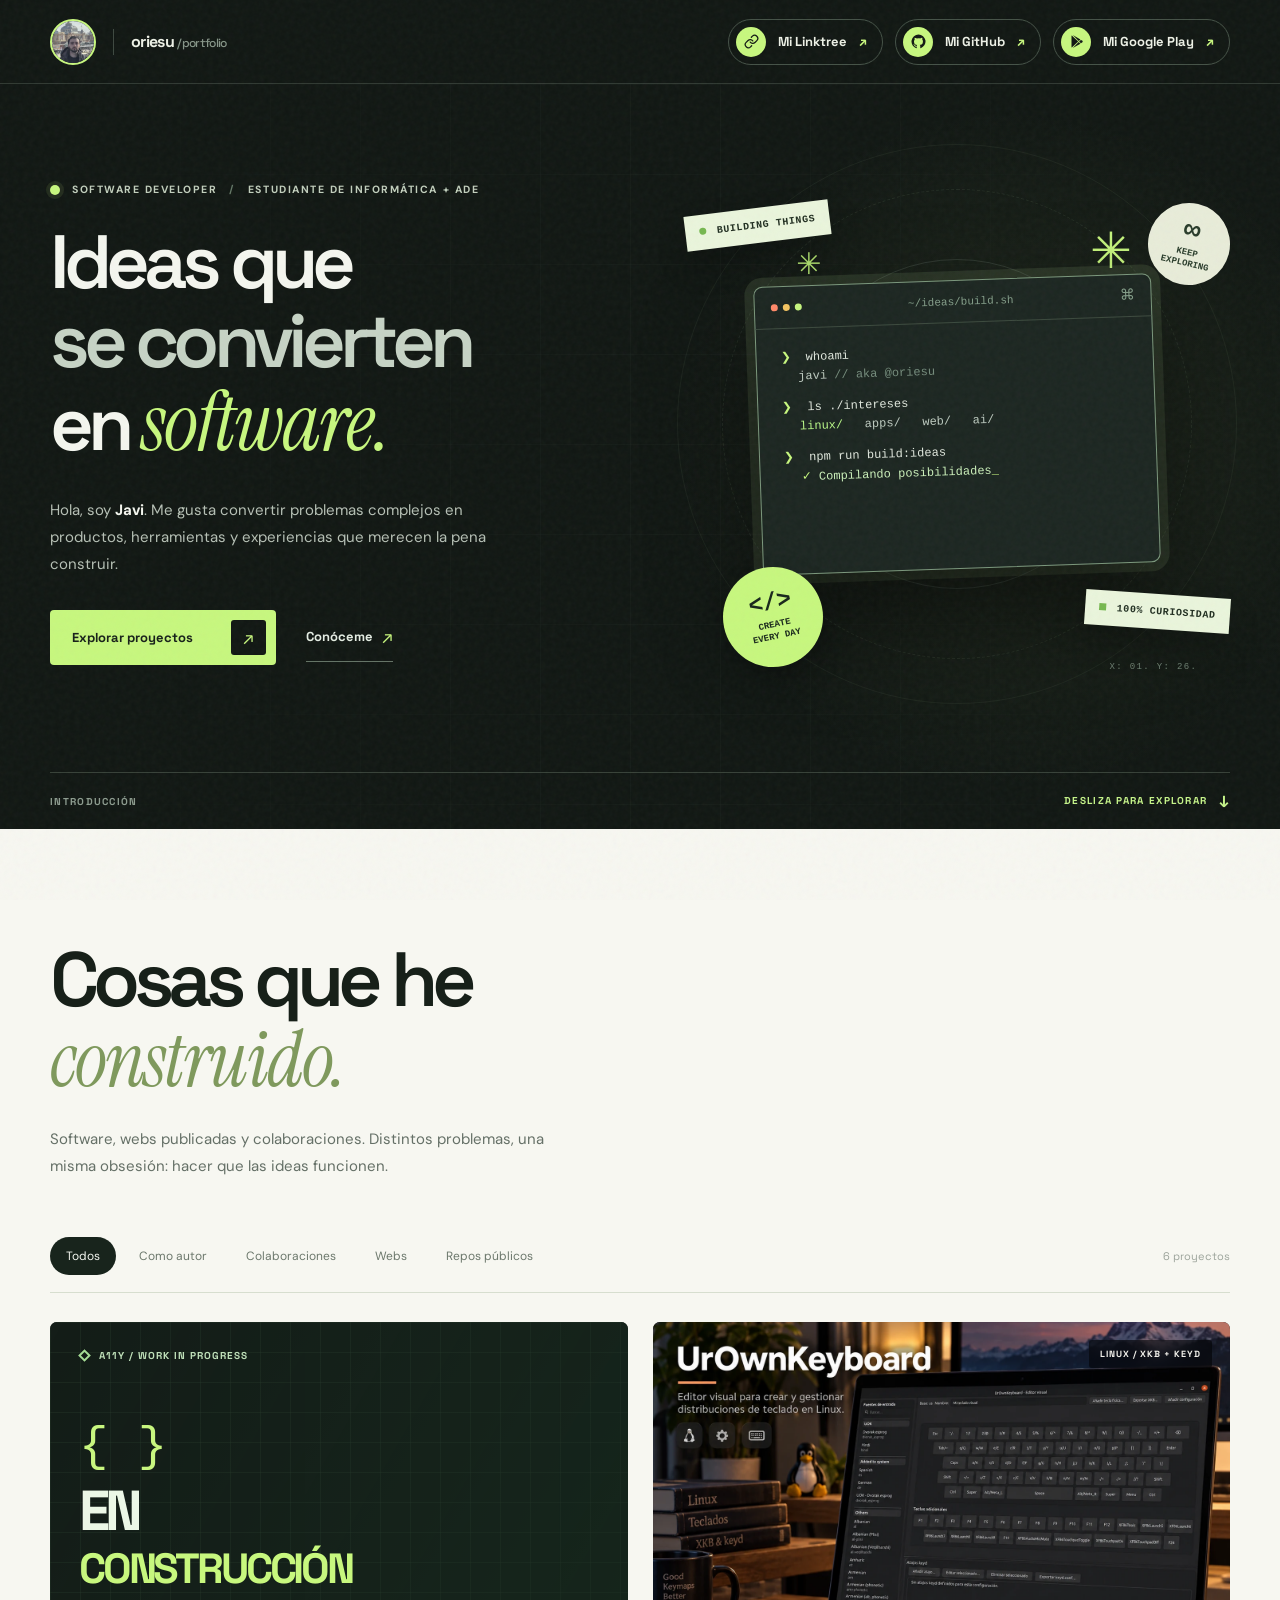
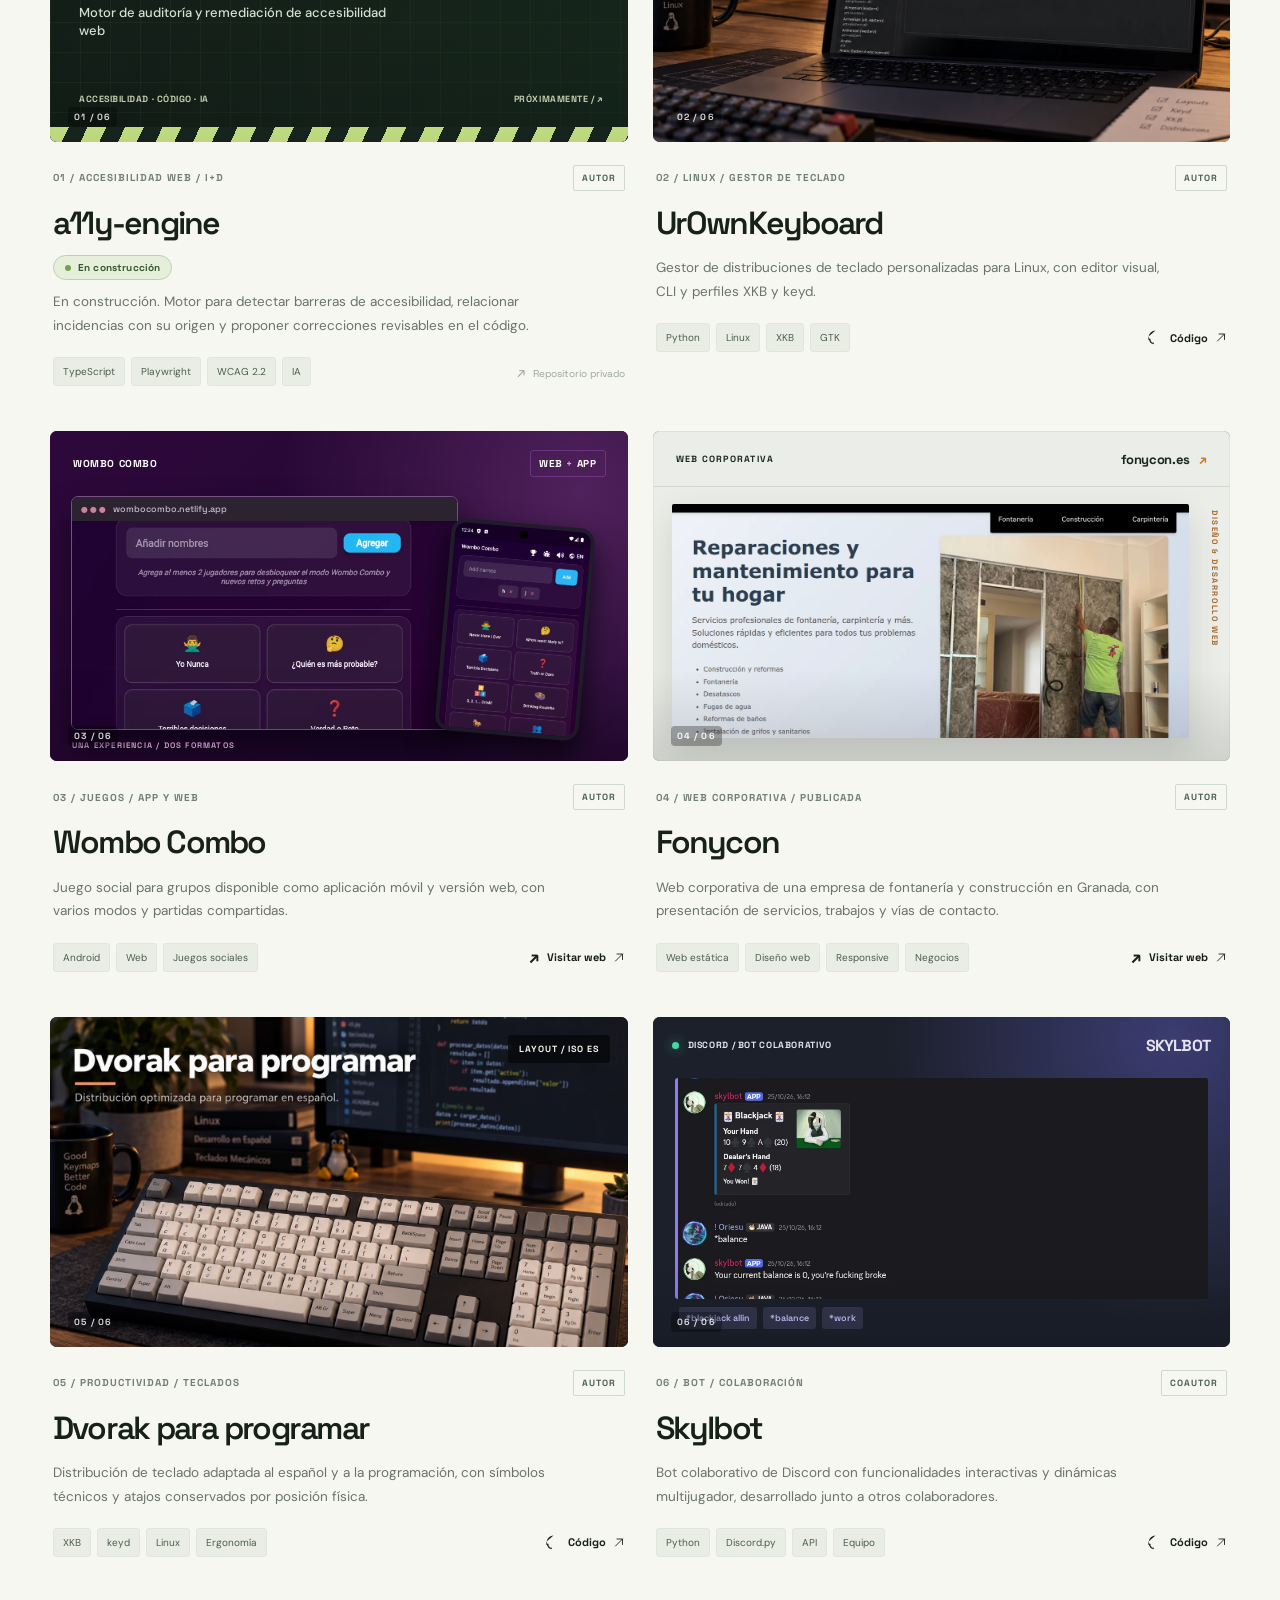
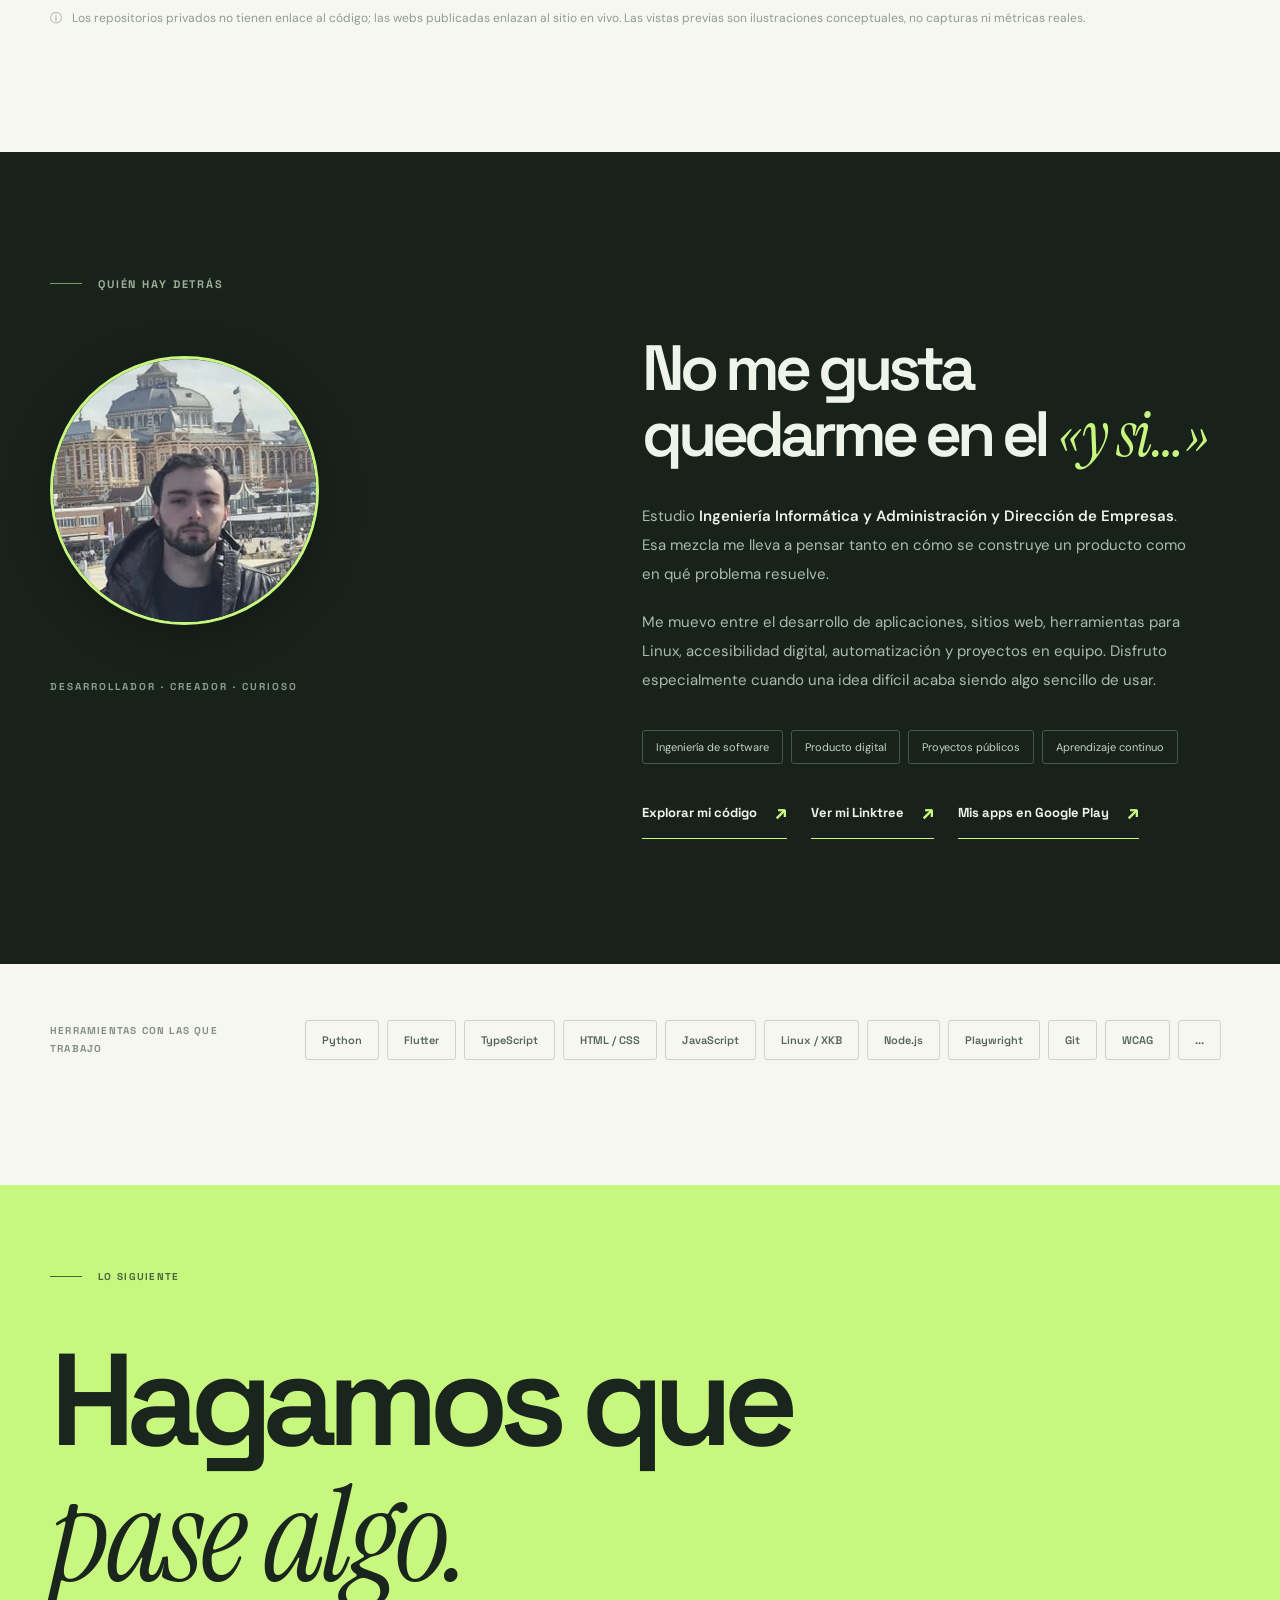
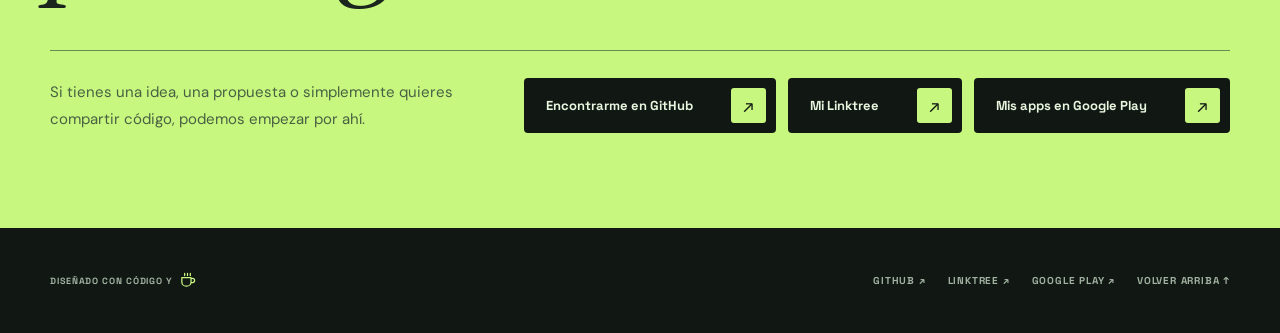
==== index.html @ 03be44c5 "initial push" ====
<!doctype html>
<html lang="es">
  <head>
    <meta charset="UTF-8" />
    <meta name="viewport" content="width=device-width, initial-scale=1.0" />
    <meta name="theme-color" content="#111713" />
    <meta name="description" content="Portfolio de Javi (@Oriesu). Desarrollo de software, herramientas para Linux, accesibilidad web, aplicaciones, webs corporativas y proyectos colaborativos." />
    <meta property="og:title" content="Javi — Software, ideas y proyectos" />
    <meta property="og:description" content="Proyectos de software, webs publicadas y colaboraciones de Javi / @Oriesu." />
    <meta property="og:type" content="website" />
    <link rel="icon" href="assets/avatar-oriesu-favicon.png" type="image/png" />
    <link rel="preconnect" href="https://fonts.googleapis.com" />
    <link rel="preconnect" href="https://fonts.gstatic.com" crossorigin />
    <link href="https://fonts.googleapis.com/css2?family=DM+Sans:wght@400;500;600;700&family=Instrument+Serif:ital@0;1&family=Space+Grotesk:wght@400;500;600;700&display=swap" rel="stylesheet" />
    <link rel="stylesheet" href="styles.css" />
    <script src="projects.js" defer></script>
    <script src="script.js" defer></script>
    <title>Javi / Oriesu — Portfolio</title>
  </head>
  <body>
    <a class="skip-link" href="#contenido">Saltar al contenido</a>
    <div class="noise" aria-hidden="true"></div>
    <header class="site-header" id="inicio">
      <div class="container nav-shell">
        <a class="brand" href="#inicio" aria-label="Javi, volver al inicio"><img class="brand-avatar" src="assets/avatar-oriesu.webp" alt="" width="46" height="46" decoding="async" /><span class="brand-divider"></span><span class="brand-text">oriesu<span class="brand-suffix">/portfolio</span></span></a>
        <div class="nav-social-links">
          <a class="nav-contact" href="https://linktr.ee/Oriesu" target="_blank" rel="noopener noreferrer" aria-label="Abrir Linktree de Oriesu">
            <span class="contact-bubble" aria-hidden="true"><svg viewBox="0 0 24 24" fill="none" stroke="currentColor" stroke-width="2" stroke-linecap="round" stroke-linejoin="round"><path d="M10 13a5 5 0 0 0 7.54.54l3-3a5 5 0 0 0-7.07-7.07l-1.72 1.71"/><path d="M14 11a5 5 0 0 0-7.54-.54l-3 3a5 5 0 0 0 7.07 7.07l1.71-1.71"/></svg></span>
            <span>Mi Linktree</span>
            <span aria-hidden="true">↗</span>
          </a>
          <a class="nav-contact" href="https://github.com/Oriesu" target="_blank" rel="noopener noreferrer" aria-label="Abrir perfil de GitHub de Oriesu">
            <span class="contact-bubble" aria-hidden="true"><svg viewBox="0 0 24 24" fill="currentColor"><path d="M12 .8a11.2 11.2 0 0 0-3.54 21.83c.56.1.76-.24.76-.54v-2.03c-3.1.68-3.75-1.32-3.75-1.32-.5-1.29-1.24-1.64-1.24-1.64-1.02-.7.08-.69.08-.69 1.13.08 1.72 1.15 1.72 1.15 1 .1.8 2.14 3.08 1.52.2-.73.39-1.23.71-1.52-2.47-.28-5.06-1.24-5.06-5.51 0-1.22.43-2.22 1.15-3-.12-.28-.5-1.42.11-2.96 0 0 .94-.3 3.08 1.15A10.8 10.8 0 0 1 12 6.7c.96 0 1.9.13 2.79.38 2.14-1.45 3.08-1.15 3.08-1.15.61 1.54.23 2.68.11 2.96.71.78 1.15 1.78 1.15 3 0 4.28-2.6 5.22-5.08 5.5.4.35.76 1.03.76 2.09v2.61c0 .3.2.64.77.53A11.2 11.2 0 0 0 12 .8Z"/></svg></span>
            <span>Mi GitHub</span>
            <span aria-hidden="true">↗</span>
          </a>
          <a class="nav-contact" href="https://play.google.com/store/apps/developer?id=Oriesu" target="_blank" rel="noopener noreferrer" aria-label="Abrir perfil de desarrollador de Oriesu en Google Play">
            <span class="contact-bubble" aria-hidden="true"><svg viewBox="0 0 24 24" fill="currentColor"><path d="M4.5 2.3c-.3.2-.5.7-.5 1.2v17c0 .5.2.9.5 1.2l10.2-9.7L4.5 2.3Zm11 8.9 2.8-2.6L6 1.7l9.5 9.5Zm0 1.6L6 22.3l12.3-6.9-2.8-2.6Zm3.5-3.4-2.8 2.6 2.8 2.6 2-1.1c1.3-.7 1.3-2.3 0-3l-2-1.1Z"/></svg></span>
            <span>Mi Google Play</span>
            <span aria-hidden="true">↗</span>
          </a>
        </div>
        <button class="menu-button" id="menu-button" type="button" aria-expanded="false" aria-controls="mobile-nav" aria-label="Abrir menú"><span></span><span></span></button>
      </div>
      <nav class="mobile-nav" id="mobile-nav" aria-label="Navegación móvil" hidden>
        <a href="#proyectos">Proyectos</a>
        <a href="#sobre-mi">Sobre mí</a>
        <a href="#enfoque">Mi enfoque</a>
        <a href="https://github.com/Oriesu" target="_blank" rel="noopener noreferrer">GitHub ↗</a>
        <a href="https://linktr.ee/Oriesu" target="_blank" rel="noopener noreferrer">Linktree ↗</a>
        <a href="https://play.google.com/store/apps/developer?id=Oriesu" target="_blank" rel="noopener noreferrer">Google Play ↗</a>
      </nav>
    </header>
    <main id="contenido">
      <section class="hero" aria-labelledby="hero-title">
        <div class="hero-grid" aria-hidden="true"></div>
        <div class="container hero-inner">
          <div class="hero-copy">
            <div class="eyebrow hero-eyebrow"><span class="eyebrow-mark"></span>
               SOFTWARE DEVELOPER <span class="eyebrow-sep">/</span> ESTUDIANTE DE INFORMÁTICA + ADE
            </div>
            <h1 id="hero-title">
              Ideas que<br /><span>se convierten</span><br />en <em>software.</em>
            </h1>
            <p class="hero-description">
              Hola, soy <strong>Javi</strong>. Me gusta convertir problemas complejos en productos, herramientas y experiencias que merecen la pena construir.
            </p>
            <div class="hero-actions">
              <a class="button button-lime" href="#proyectos">Explorar proyectos <span class="button-arrow" aria-hidden="true">↗</span></a>
              <a class="button button-text" href="#sobre-mi">Conóceme <span aria-hidden="true">↗</span></a>
            </div>
          </div>
          <div class="hero-visual" aria-label="Ilustración abstracta de proyectos de desarrollo de software">
            <div class="orbit orbit-one"></div>
            <div class="orbit orbit-two"></div>
            <div class="orbit orbit-three"></div>
            <div class="visual-star star-one">✳</div>
            <div class="visual-star star-two">✦</div>
            <div class="float-label float-label-one"><span class="mini-dot"></span> BUILDING THINGS</div>
            <div class="terminal-card" aria-hidden="true">
              <div class="terminal-header">
                <span class="traffic-lights"><i></i><i></i><i></i></span>
                <span>~/ideas/build.sh</span>
                <span class="terminal-glyph">⌘</span>
              </div>
              <div class="terminal-body">
                <div><span class="terminal-prompt">❯</span> whoami</div>
                <p>javi <span class="terminal-comment">// aka @oriesu</span></p>
                <div><span class="terminal-prompt">❯</span> ls ./intereses</div>
                <p><span class="terminal-highlight">linux/</span> &nbsp; apps/ &nbsp; web/ &nbsp; ai/</p>
                <div><span class="terminal-prompt">❯</span> npm run build:ideas</div>
                <p class="terminal-success"><span>✓</span> Compilando posibilidades<span class="terminal-blink">_</span></p>
              </div>
            </div>
            <div class="hero-sticker sticker-a">
              <span class="sticker-main">&lt;/&gt;</span>
              <span>CREATE<br />EVERY DAY</span>
            </div>
            <div class="hero-sticker sticker-b">
              <span class="sticker-infinity">∞</span>
              <span>KEEP<br />EXPLORING</span>
            </div>
            <div class="float-label float-label-two"><span class="mini-square"></span> 100% CURIOSIDAD</div>
            <span class="visual-coordinate">X: 01. Y: 26.</span>
          </div>
        </div>
        <div class="container hero-foot">
          <span>INTRODUCCIÓN</span>
          <a href="#proyectos">DESLIZA PARA EXPLORAR <span aria-hidden="true">↓</span></a>
        </div>
      </section>
      <section class="work-section section-pad" id="proyectos" aria-labelledby="projects-title">
        <div class="container">
          <div class="section-head">
            <div>
              <h2 id="projects-title">Cosas que he<br /><em>construido.</em></h2>
              <p>Software, webs publicadas y colaboraciones. Distintos problemas, una misma obsesión: hacer que las ideas funcionen.</p>
            </div>
          </div>
          <div class="filter-bar">
            <div class="filter-list" role="group" aria-label="Filtrar proyectos">
              <button class="filter is-active" type="button" data-filter="todos" aria-pressed="true">Todos</button>
              <button class="filter" type="button" data-filter="autor" aria-pressed="false">Como autor</button>
              <button class="filter" type="button" data-filter="coautor" aria-pressed="false">Colaboraciones</button>
              <button class="filter" type="button" data-filter="webs" aria-pressed="false">Webs</button>
              <button class="filter" type="button" data-filter="publico" aria-pressed="false">Repos públicos</button>
            </div>
            <span class="results-count" id="results-count" aria-live="polite">6 proyectos</span>
          </div>
          <div class="projects-grid" id="projects-grid" aria-live="off"></div>
          <p class="privacy-note"><span aria-hidden="true">ⓘ</span> 
            Los repositorios privados no tienen enlace al código; las webs publicadas enlazan al sitio en vivo. Las vistas previas son ilustraciones 
            conceptuales, no capturas ni métricas reales.
          </p>
        </div>
      </section>
      <section class="about-section section-pad" id="sobre-mi" aria-labelledby="about-title">
        <div class="container about-layout">
          <div class="about-left">
            <div class="section-label light"><span class="section-line"></span> QUIÉN HAY DETRÁS</div>
            <div class="about-symbol" aria-hidden="true"><img src="assets/avatar-oriesu.webp" alt="" width="280" height="280" decoding="async" /><span></span></div>
            <div class="about-caption">DESARROLLADOR · CREADOR · CURIOSO</div>
          </div>
          <div class="about-right">
            <h2 id="about-title">No me gusta<br />quedarme en el <em>«y si…»</em></h2>
            <p>Estudio <strong>Ingeniería Informática y Administración y Dirección de Empresas</strong>. Esa mezcla me lleva a pensar tanto en cómo se construye un producto como en qué problema resuelve.</p>
            <p>Me muevo entre el desarrollo de aplicaciones, sitios web, herramientas para Linux, accesibilidad digital, automatización y proyectos en equipo. Disfruto especialmente cuando una idea difícil acaba siendo algo sencillo de usar.</p>
            <div class="about-pills">
              <span>Ingeniería de software</span>
              <span>Producto digital</span>
              <span>Proyectos públicos</span>
              <span>Aprendizaje continuo</span>
            </div>
            <div class="about-links">
              <a class="about-link" href="https://github.com/Oriesu" target="_blank" rel="noopener noreferrer">
                Explorar mi código <span aria-hidden="true">↗</span>
              </a>
              <a class="about-link" href="https://linktr.ee/Oriesu" target="_blank" rel="noopener noreferrer">
                Ver mi Linktree <span aria-hidden="true">↗</span>
              </a>
              <a class="about-link" href="https://play.google.com/store/apps/developer?id=Oriesu" target="_blank" rel="noopener noreferrer">
                Mis apps en Google Play <span aria-hidden="true">↗</span>
              </a>
            </div>
          </div>
        </div>
      </section>
      <section class="approach-section section-pad" id="enfoque" aria-labelledby="approach-title">
        <div class="container">
          <div class="stack-band">
            <span>HERRAMIENTAS CON LAS QUE TRABAJO</span>
            <div class="stack-items">
              <span>Python</span>
              <span>Flutter</span>
              <span>TypeScript</span>
              <span>HTML / CSS</span>
              <span>JavaScript</span>
              <span>Linux / XKB</span>
              <span>Node.js</span>
              <span>Playwright</span>
              <span>Git</span>
              <span>WCAG</span>
              <span>...</span>
            </div>
          </div>
        </div>
      </section>
      <section class="contact-section" id="contacto" aria-labelledby="contact-title">
        <div class="container contact-inner">
          <div class="contact-top">
            <span class="section-label"><span class="section-line"></span> LO SIGUIENTE</span>
          </div>
          <h2 id="contact-title">Hagamos que<br /><em>pase algo.</em><span class="contact-asterisk"></span></h2>
          <div class="contact-bottom">
            <p>Si tienes una idea, una propuesta o simplemente quieres compartir código, podemos empezar por ahí.</p>
            <div class="contact-actions">
              <a class="button button-dark" href="https://github.com/Oriesu" target="_blank" rel="noopener noreferrer">Encontrarme en GitHub <span class="button-arrow" aria-hidden="true">↗</span></a>
              <a class="button button-dark" href="https://linktr.ee/Oriesu" target="_blank" rel="noopener noreferrer">Mi Linktree <span class="button-arrow" aria-hidden="true">↗</span></a>
              <a class="button button-dark" href="https://play.google.com/store/apps/developer?id=Oriesu" target="_blank" rel="noopener noreferrer">Mis apps en Google Play <span class="button-arrow" aria-hidden="true">↗</span></a>
            </div>
          </div>
        </div>
      </section>
    </main>
    <footer class="footer">
      <div class="container footer-inner">
        <span>DISEÑADO CON CÓDIGO Y <svg class="coffee-icon" xmlns="http://www.w3.org/2000/svg" viewBox="0 0 24 24" fill="none" stroke="currentColor" stroke-width="1.8" stroke-linecap="round" stroke-linejoin="round" aria-label="café" role="img"><path d="M4 8h13v6a6 6 0 0 1-6 6h-1a6 6 0 0 1-6-6V8ZM17 9h2a3 3 0 0 1 0 6h-2M8 2v3M12 2v3M16 2v3"/></svg></span>
        <div class="footer-links">
          <a href="https://github.com/Oriesu" target="_blank" rel="noopener noreferrer">GITHUB ↗</a>
          <a href="https://linktr.ee/Oriesu" target="_blank" rel="noopener noreferrer">LINKTREE ↗</a>
          <a href="https://play.google.com/store/apps/developer?id=Oriesu" target="_blank" rel="noopener noreferrer">GOOGLE PLAY ↗</a>
          <a href="#inicio">VOLVER ARRIBA ↑</a>
        </div>
      </div>
    </footer>
  </body>
</html>
---- styles.css ----
/* Portfolio de Javi / Oriesu — estilos en uso.
* Eliminados los componentes antiguos que ya no aparecen en el HTML ni en las tarjetas generadas por JavaScript.
* Mantener las reglas responsivas y las interacciones del menú y los filtros.
*/

:root {
  --ink: #172019;
  --dark: #111713;
  --paper: #f7f7f1;
  --lime: #c7f77e;
  --headline: "Space Grotesk",system-ui,sans-serif;
  --body: "DM Sans",system-ui,sans-serif;
  --serif: "Instrument Serif",Georgia,serif;
}

* {
  box-sizing: border-box;
}

html {
  scroll-behavior: smooth;
  scroll-padding-top: 90px;
}

body {
  margin: 0;
  background: var(--paper);
  font-family: var(--body);
  color: var(--ink);
  -webkit-font-smoothing: antialiased;
}

button,
a {
  -webkit-tap-highlight-color: transparent;
}

a {
  color: inherit;
  text-decoration: none;
}

button {
  font: inherit;
  cursor: pointer;
}

::selection {
  background: var(--lime);
  color: #172019;
}

.container {
  width: min(1240px,calc(100% - 100px));
  margin-inline: auto;
}

.skip-link {
  position: absolute;
  top: -100px;
  left: 12px;
  z-index: 100;
  background: var(--lime);
  color: var(--ink);
  padding: 12px 18px;
}

.skip-link:focus {
  top: 10px;
}

.noise {
  position: fixed;
  inset: 0;
  pointer-events: none;
  z-index: 30;
  opacity: .04;
  background-image: url("data:image/svg+xml,%3Csvg viewBox='0 0 220 220' xmlns='http://www.w3.org/2000/svg'%3E%3Cfilter id='n'%3E%3CfeTurbulence type='fractalNoise' baseFrequency='.8' numOctaves='3' stitchTiles='stitch'/%3E%3C/filter%3E%3Crect width='100%25' height='100%25' filter='url(%23n)'/%3E%3C/svg%3E");
}

.site-header {
  background: var(--dark);
  color: #eef2e7;
  border-bottom: 1px solid #303932;
  position: relative;
  z-index: 20;
}

.nav-shell {
  min-height: 83px;
  display: flex;
  align-items: center;
  gap: 32px;
}

.brand {
  display: flex;
  align-items: center;
  gap: 17px;
  font-family: var(--headline);
  font-weight: 700;
  white-space: nowrap;
}

.brand-avatar {
  width: 46px;
  height: 46px;
  display: block;
  flex: 0 0 46px;
  object-fit: cover;
  border-radius: 50%;
  border: 2px solid var(--lime);
  background: #28352c;
}

.brand-divider {
  width: 1px;
  height: 26px;
  background: #3e4940;
}

.brand-text {
  font-size: 16px;
  letter-spacing: -.04em;
}

.brand-suffix {
  font-size: 12px;
  color: #869588;
  font-weight: 500;
  margin-left: 3px;
}

.nav-social-links {
  display: flex;
  align-items: center;
  gap: 12px;
  margin-left: auto;
}

.nav-contact {
  display: flex;
  align-items: center;
  gap: 12px;
  font-family: var(--headline);
  font-size: 13px;
  font-weight: 700;
  border: 1px solid #455247;
  padding: 7px 15px 7px 7px;
  border-radius: 40px;
  white-space: nowrap;
  transition: border-color .2s,background .2s;
}

.nav-contact:hover {
  border-color: var(--lime);
  background: #232b24;
}

.nav-contact>span:last-child {
  color: var(--lime);
}

.contact-bubble {
  width: 30px;
  height: 30px;
  display: grid;
  place-items: center;
  border-radius: 50%;
  background: var(--lime);
  color: var(--dark);
}

.contact-bubble svg {
  width: 15px;
  height: 15px;
}

.menu-button,
.mobile-nav {
  display: none;
}

.hero {
  background: var(--dark);
  color: #f4f6ef;
  position: relative;
  overflow: hidden;
}

.hero-grid {
  position: absolute;
  inset: 0;
  opacity: .43;
  pointer-events: none;
  background-image: linear-gradient(to right,#3540384e 1px,transparent 1px),linear-gradient(to bottom,#3540384e 1px,transparent 1px);
  background-size: 90px 90px;
  mask-image: linear-gradient(90deg,transparent,black 52%,transparent);
}

.hero:before {
  content: "";
  position: absolute;
  right: -100px;
  top: 0;
  width: 730px;
  height: 730px;
  background: radial-gradient(circle,#9fbd6c1a,transparent 66%);
  pointer-events: none;
}

.hero-inner {
  min-height: 678px;
  display: grid;
  grid-template-columns: 1.05fr .95fr;
  align-items: center;
  position: relative;
  padding-block: 70px 78px;
  gap: 32px;
}

.hero-copy {
  z-index: 2;
}

.eyebrow {
  font-size: 10.5px;
  font-weight: 700;
  letter-spacing: .145em;
}

.hero-eyebrow {
  display: flex;
  gap: 12px;
  align-items: center;
  color: #c2cfbd;
  margin-bottom: 27px;
  white-space: nowrap;
}

.eyebrow-mark {
  width: 10px;
  height: 10px;
  background: var(--lime);
  border-radius: 50%;
  box-shadow: 0 0 0 4px #c7f77e18;
}

.eyebrow-sep {
  color: #657868;
}

.hero h1,
.section-head h2,
.about-right h2,
.contact-inner h2 {
  font-family: var(--headline);
  font-weight: 600;
  letter-spacing: -.078em;
  line-height: 1.04;
  margin: 0;
}

.hero h1 {
  font-size: clamp(58px,5.9vw,91px);
  white-space: nowrap;
}

.hero h1>span {
  color: #c6d3c5;
}

.hero h1 em,
.section-head h2 em,
.about-right h2 em,
.contact-inner h2 em {
  font-family: var(--serif);
  letter-spacing: -.025em;
  font-weight: 400;
}

.hero h1 em {
  color: var(--lime);
  font-size: 1.09em;
}

.hero-description {
  font-size: 15px;
  line-height: 1.8;
  color: #b7c1b6;
  max-width: 480px;
  margin: 31px 0 32px;
}

.hero-description strong {
  font-weight: 700;
  color: #f4f6ef;
}

.hero-actions {
  display: flex;
  align-items: center;
  gap: 30px;
}

.button {
  display: inline-flex;
  align-items: center;
  justify-content: space-between;
  gap: 38px;
  border-radius: 4px;
  font-family: var(--headline);
  font-size: 13px;
  font-weight: 700;
  transition: transform .2s,background .2s;
}

.button:hover {
  transform: translateY(-3px);
}

.button:focus-visible,
.filter:focus-visible,
a:focus-visible,
button:focus-visible {
  outline: 3px solid #80b836;
  outline-offset: 3px;
}

.button-lime {
  background: var(--lime);
  color: #172019;
  padding: 10px 10px 10px 22px;
}

.button-lime:hover {
  background: #dcffa7;
}

.button-arrow {
  width: 35px;
  height: 35px;
  display: grid;
  place-items: center;
  border-radius: 3px;
  background: var(--dark);
  color: var(--lime);
  font-size: 18px;
  font-weight: 400;
}

.button-text {
  color: #e5ede3;
  gap: 9px;
  border-bottom: 1px solid #637365;
  padding: 13px 0;
  border-radius: 0;
}

.button-text span {
  color: var(--lime);
  font-size: 18px;
  font-weight: 400;
}

.hero-visual {
  height: 540px;
  position: relative;
  display: flex;
  align-items: center;
  justify-content: center;
  isolation: isolate;
}

.orbit {
  position: absolute;
  inset: 50%;
  border: 1px solid #82948638;
  border-radius: 50%;
  transform: translate(-50%,-50%);
}

.orbit-one {
  width: 330px;
  height: 330px;
}

.orbit-two {
  width: 470px;
  height: 470px;
  border-style: dashed;
  border-color: #839b7a23;
  animation: orbit-spin 45s linear infinite;
}

.orbit-three {
  width: 560px;
  height: 560px;
  border-color: #839b7a17;
}

.orbit-two:after {
  content: "✳";
  position: absolute;
  top: 54px;
  left: 73px;
  font-size: 30px;
  color: #b9ec75;
  transform: rotate(45deg);
}

.visual-star {
  position: absolute;
  font-family: var(--headline);
  color: var(--lime);
  z-index: 2;
}

.star-one {
  top: 12%;
  right: 18%;
  font-size: 50px;
}

.star-two {
  bottom: 16%;
  left: 13%;
  font-size: 23px;
}

.terminal-card {
  width: min(398px,86%);
  height: 289px;
  border: 1px solid #7b977c;
  box-shadow: 0 45px 100px #0008,0 0 0 9px #b9de9420;
  background: #1c2621;
  border-radius: 9px;
  position: relative;
  z-index: 3;
  transform: rotate(-2deg);
  transition: transform .2s ease-out;
}

.terminal-header {
  height: 42px;
  border-bottom: 1px solid #3c4a3e;
  display: flex;
  align-items: center;
  justify-content: space-between;
  padding: 0 16px;
  color: #859f8a;
  font-size: 11px;
  font-family: monospace;
}

.traffic-lights {
  display: flex;
  gap: 5px;
}

.traffic-lights i {
  display: block;
  width: 7px;
  height: 7px;
  border-radius: 50%;
  background: #718875;
}

.traffic-lights i:first-child {
  background: #ff8969;
}

.traffic-lights i:nth-child(2) {
  background: #f4c461;
}

.traffic-lights i:last-child {
  background: var(--lime);
}

.terminal-glyph {
  font-size: 15px;
}

.terminal-body {
  padding: 21px 24px;
  font-family: "SFMono-Regular",Consolas,monospace;
  font-size: 12px;
  color: #e1e8de;
}

.terminal-body>div {
  margin-bottom: 5px;
}

.terminal-body p {
  margin: 0 0 16px 17px;
  color: #becbc0;
}

.terminal-prompt {
  color: var(--lime);
  margin-right: 8px;
}

.terminal-comment {
  color: #758c7c;
}

.terminal-highlight {
  color: #bafa89;
}

.terminal-body .terminal-success {
  color: #ccf1bb;
}

.terminal-success span:first-child {
  color: var(--lime);
}

.terminal-blink {
  animation: blink 1.25s step-end infinite;
  color: var(--lime);
}

.float-label {
  position: absolute;
  font-family: monospace;
  background: #eaf5dc;
  color: #202e20;
  padding: 12px 14px;
  font-weight: 700;
  font-size: 10px;
  letter-spacing: .06em;
  z-index: 4;
  box-shadow: 0 16px 32px #0003;
}

.float-label-one {
  top: 10%;
  left: 0;
  transform: rotate(-7deg);
}

.float-label-two {
  bottom: 12%;
  right: 0;
  transform: rotate(4deg);
}

.mini-dot,
.mini-square {
  display: inline-block;
  width: 7px;
  height: 7px;
  border-radius: 50%;
  background: #76b84f;
  margin-right: 4px;
}

.mini-square {
  border-radius: 0;
}

.hero-sticker {
  width: 100px;
  height: 100px;
  border-radius: 50%;
  display: flex;
  flex-direction: column;
  align-items: center;
  justify-content: center;
  gap: 5px;
  position: absolute;
  z-index: 5;
  font-family: monospace;
  font-size: 9px;
  text-align: center;
  line-height: 1.25;
  font-weight: bold;
}

.sticker-a {
  bottom: 5%;
  left: 7%;
  background: var(--lime);
  color: #18271b;
  transform: rotate(-12deg);
  box-shadow: 0 12px 24px #0004;
}

.sticker-main {
  font-size: 24px;
  line-height: 1;
}

.sticker-b {
  top: 9%;
  right: 0;
  background: #e8ecd9;
  color: #293c2b;
  transform: rotate(13deg);
  width: 82px;
  height: 82px;
}

.sticker-infinity {
  font-size: 28px;
  line-height: .9;
}

.visual-coordinate {
  position: absolute;
  right: 6%;
  bottom: 4%;
  color: #718475;
  font: 9px monospace;
  letter-spacing: .15em;
}

.hero-foot {
  height: 57px;
  border-top: 1px solid #374138;
  display: flex;
  align-items: center;
  justify-content: space-between;
  font: 10px var(--headline);
  font-weight: 700;
  letter-spacing: .13em;
  color: #8d9c8f;
  position: relative;
}

.hero-foot a {
  color: #c6f58a;
  transition: color .2s;
}

.hero-foot a:hover {
  color: #fff;
}

.hero-foot a span {
  font-size: 16px;
  vertical-align: middle;
  margin-left: 7px;
}

.section-pad {
  padding-block: 125px;
}

/* Menos espacio superior en las secciones de proyectos y herramientas. */
.work-section {
  padding-top: 76px;
}

.approach-section {
  padding-top: 56px;
}

.section-label {
  font-family: var(--headline);
  font-weight: 700;
  font-size: 11px;
  letter-spacing: .17em;
  display: flex;
  align-items: center;
  gap: 16px;
  color: #536454;
}

.section-line {
  width: 32px;
  height: 1px;
  background: #779e60;
}

.section-head {
  display: flex;
  align-items: flex-end;
  justify-content: space-between;
  margin: 35px 0 57px;
  gap: 40px;
}

.section-head h2 {
  font-size: clamp(56px,6vw,83px);
}

.section-head h2 em {
  color: #7f995d;
}

.section-head p {
  max-width: 510px;
  color: #657067;
  font-size: 15px;
  line-height: 1.8;
  margin: 25px 0 0;
}

.filter-bar {
  display: flex;
  justify-content: space-between;
  align-items: center;
  border-bottom: 1px solid #d7decf;
  padding-bottom: 17px;
  gap: 16px;
  margin-bottom: 29px;
}

.filter-list {
  display: flex;
  gap: 7px;
  flex-wrap: wrap;
}

.filter {
  border: 1px solid transparent;
  border-radius: 50px;
  background: transparent;
  color: #6c786c;
  font-size: 12px;
  padding: 10px 15px;
  transition: background .2s,color .2s;
}

.filter:hover {
  background: #e6eadd;
  color: #1d281d;
}

.filter.is-active {
  background: #18241c;
  color: #f4f7f0;
}

.results-count {
  font: 11px var(--headline);
  color: #9ba39a;
  white-space: nowrap;
}

.projects-grid {
  display: grid;
  grid-template-columns: repeat(2,minmax(0,1fr));
  gap: 45px 25px;
}

.project-card {
  min-width: 0;
  animation: fadeIn .35s ease both;
}

.project-art {
  position: relative;
  height: 330px;
  overflow: hidden;
  border-radius: 7px;
  isolation: isolate;
  transition: transform .3s ease;
}

.project-card.featured .project-art {
  height: 420px;
}

.project-card:hover .project-art {
  transform: translateY(-4px);
}

.project-art:after {
  content: "";
  position: absolute;
  inset: 0;
  background: radial-gradient(260px circle at var(--mouse-x,-500px) var(--mouse-y,-500px),#ffffff42,transparent 90%);
  z-index: 10;
  pointer-events: none;
}

.art-watermark {
  position: absolute;
  bottom: 15px;
  left: 18px;
  font: 9px var(--headline);
  font-weight: 700;
  letter-spacing: .13em;
  z-index: 5;
  opacity: .55;
}

.project-content {
  padding: 23px 3px 0;
}

.project-overline {
  display: flex;
  justify-content: space-between;
  gap: 20px;
  align-items: center;
  color: #718072;
  font: 10px var(--headline);
  font-weight: 700;
  letter-spacing: .1em;
}

.project-role {
  border: 1px solid #ced8cb;
  border-radius: 2px;
  padding: 6px 8px;
  color: #4d6151;
  font-size: 9px;
}

.project-title-row {
  display: flex;
  align-items: center;
  justify-content: space-between;
  gap: 12px;
  margin-top: 13px;
}

.project-title-row h3 {
  font: 600 clamp(26px,2.5vw,35px)/1.2 var(--headline);
  letter-spacing: -.055em;
  margin: 0;
}

.project-link svg {
  width: 15px;
  height: 15px;
}

.project-content>p {
  color: #69736b;
  font-size: 13.5px;
  line-height: 1.75;
  max-width: 525px;
  min-height: 48px;
  margin: 14px 0 19px;
}

.project-footer {
  display: flex;
  align-items: center;
  justify-content: space-between;
  gap: 15px;
  flex-wrap: wrap;
}

.project-tags {
  display: flex;
  gap: 6px;
  flex-wrap: wrap;
}

.project-tags span {
  background: #e9ede4;
  border: 1px solid #e1e6dc;
  color: #4c5d4e;
  font-size: 10px;
  padding: 7px 9px;
  border-radius: 3px;
  white-space: nowrap;
}

.project-link {
  display: flex;
  align-items: center;
  gap: 7px;
  font: 700 11px var(--headline);
  white-space: nowrap;
  transition: color .2s;
}

.project-link:hover {
  color: #5f8e34;
}

.project-link svg:last-child {
  width: 12px;
}

.project-private {
  font: 10px var(--headline);
  color: #9aa49a;
  white-space: nowrap;
}

.project-private span {
  font-size: 14px;
  padding-right: 4px;
}

.privacy-note {
  margin: 53px 0 0;
  font-size: 12px;
  color: #919b90;
}

.privacy-note span {
  margin-right: 7px;
}

.art-a11y-wrap {
  background: #dcebd9;
}

.art-keyboard-wrap {
  background: #bbc9f6;
}

.art-wombo-wrap {
  background: #f97a46;
}

.art-dvorak-wrap {
  background: #e7e5d5;
}

.art-bot-wrap {
  background: #bed7ed;
}

.about-section {
  background: #18221b;
  color: #eff4eb;
  overflow: hidden;
}

.about-layout {
  display: grid;
  grid-template-columns: .9fr 1.1fr;
  gap: 110px;
}

.section-label.light {
  color: #9caf99;
}

.about-symbol {
  width: clamp(200px, 21vw, 280px);
  height: clamp(200px, 21vw, 280px);
  margin: 65px 0 55px;
  position: relative;
}

.about-symbol img {
  display: block;
  width: 100%;
  height: 100%;
  border-radius: 50%;
  border: 3px solid var(--lime);
  object-fit: cover;
  background: #314535;
  box-shadow: 0 10px 45px #0004;
}

.about-symbol span {
  position: absolute;
  top: -20px;
  right: -35px;
  font: 80px var(--serif);
  color: var(--lime);
  letter-spacing: 0;
}

.about-caption {
  font: 700 10px var(--headline);
  letter-spacing: .2em;
  color: #8d9d8b;
}

.about-right {
  padding-top: 58px;
}

.about-right h2 {
  font-size: clamp(49px,5vw,72px);
  margin-bottom: 33px;
}

.about-right h2 em {
  color: var(--lime);
}

.about-right p {
  font-size: 15px;
  line-height: 1.95;
  color: #aebbac;
  max-width: 555px;
  margin: 0 0 18px;
}

.about-right p strong {
  color: #edf3ea;
  font-weight: 600;
}

.about-pills {
  display: flex;
  flex-wrap: wrap;
  gap: 8px;
  margin: 35px 0;
}

.about-pills span {
  border: 1px solid #455747;
  color: #c2d5c1;
  padding: 9px 13px;
  border-radius: 3px;
  font-size: 11px;
}

.about-links {
  display: flex;
  flex-wrap: wrap;
  gap: 24px;
  align-items: center;
}

.about-link {
  display: inline-flex;
  gap: 18px;
  align-items: center;
  font: 700 13px var(--headline);
  border-bottom: 1px solid var(--lime);
  padding-bottom: 13px;
  transition: color .2s;
}

.about-link span {
  color: var(--lime);
  font-size: 20px;
}

.about-link:hover {
  color: var(--lime);
}

.stack-band {
  display: grid;
  grid-template-columns: 205px 1fr;
  gap: 50px;
  align-items: center;
  margin-top: 0;
}

.stack-band>span {
  font: 700 10px var(--headline);
  letter-spacing: .12em;
  color: #859085;
  line-height: 1.8;
}

.stack-items {
  display: flex;
  gap: 8px;
  flex-wrap: wrap;
}

.stack-items span {
  font: 600 11px var(--headline);
  padding: 12px 16px;
  border: 1px solid #cad4c8;
  border-radius: 3px;
  color: #556655;
}

.contact-section {
  background: #c7f77e;
  color: #19251d;
  padding-block: 85px 95px;
}

.contact-top {
  display: flex;
  justify-content: space-between;
  align-items: center;
}

.contact-top>span:last-child {
  font: 700 10px var(--headline);
  letter-spacing: .13em;
}

.contact-section .section-label {
  color: #48683e;
}

.contact-section .section-line {
  background: #3f6933;
}

.contact-inner h2 {
  font-size: clamp(82px,10.2vw,151px);
  margin: 50px 0 45px;
  position: relative;
}

.contact-inner h2 em {
  font-weight: 400;
}

.contact-asterisk {
  font-size: 70px;
  color: #4c8042;
  vertical-align: top;
  letter-spacing: 0;
  margin-left: 35px;
}

.contact-bottom {
  display: flex;
  align-items: end;
  justify-content: space-between;
  gap: 30px;
  border-top: 1px solid #658d53;
  padding-top: 27px;
}

.contact-bottom p {
  max-width: 425px;
  font-size: 15px;
  line-height: 1.8;
  margin: 0;
  color: #496043;
}

.contact-actions {
  display: flex;
  gap: 12px;
  flex-wrap: wrap;
  justify-content: flex-end;
}

.button-dark {
  background: var(--dark);
  padding: 10px 10px 10px 22px;
  color: #e9f6df;
  white-space: nowrap;
}

.button-dark:hover {
  background: #334b32;
}

.button-dark .button-arrow {
  background: #c7f77e;
  color: var(--dark);
}

.footer {
  background: #111713;
  color: #a1b2a1;
}

.footer-inner {
  min-height: 105px;
  display: flex;
  justify-content: space-between;
  align-items: center;
  gap: 30px;
}

.footer-inner>span {
  font: 700 9px var(--headline);
  letter-spacing: .1em;
  display: flex;
  align-items: center;
  gap: 6px;
  white-space: nowrap;
}

.coffee-icon {
  height: 17px;
  width: 17px;
  color: var(--lime);
}

.footer-links {
  display: flex;
  gap: 22px;
  font: 700 10px var(--headline);
  letter-spacing: .08em;
}

.footer-links a:hover {
  color: var(--lime);
}

@keyframes orbit-spin {
  to {
    transform: translate(-50%,-50%) rotate(360deg);
  }
}

@keyframes blink {
  50% {
    opacity: 0;
  }
}

@keyframes fadeIn {
  from {
    opacity: 0;
    transform: translateY(10px);
  }

  to {
    opacity: 1;
    transform: translateY(0);
  }
}

@media (max-width:1170px) {
  .container {
    width: min(1100px,calc(100% - 64px));
  }

  .hero-inner {
    grid-template-columns: 1.1fr .9fr;
  }

  .hero h1 {
    font-size: clamp(58px,6vw,80px);
  }

  .hero-visual {
    transform: scale(.85);
    transform-origin: center;
  }

  .about-layout {
    gap: 55px;
  }

  .section-head h2 {
    font-size: 70px;
  }
}

@media (max-width:860px) {
  .container {
    width: calc(100% - 48px);
  }

  .nav-social-links {
    display: none;
  }

  .menu-button {
    margin-left: auto;
    display: flex;
    flex-direction: column;
    gap: 6px;
    justify-content: center;
    align-items: center;
    width: 42px;
    height: 42px;
    border: 1px solid #455247;
    background: transparent;
    border-radius: 3px;
  }

  .menu-button span {
    height: 2px;
    width: 18px;
    background: #eef4eb;
  }

  .menu-button[aria-expanded=true] span:first-child {
    transform: translateY(4px) rotate(45deg);
  }

  .menu-button[aria-expanded=true] span:last-child {
    transform: translateY(-4px) rotate(-45deg);
  }

  .mobile-nav:not([hidden]) {
    display: flex;
    flex-direction: column;
    gap: 0;
    position: absolute;
    left: 0;
    right: 0;
    top: 83px;
    background: #1e2921;
    padding: 15px 24px 26px;
    box-shadow: 0 18px 28px #0004;
  }

  .mobile-nav a {
    padding: 14px 0;
    border-bottom: 1px solid #354436;
    font: 600 16px var(--headline);
  }

  .hero-inner {
    grid-template-columns: 1fr;
    min-height: auto;
    padding-top: 95px;
  }

  .hero-copy {
    text-align: left;
  }

  .hero h1 {
    font-size: clamp(65px,10vw,90px);
  }

  .hero-visual {
    height: 445px;
    transform: scale(.94);
  }

  .terminal-card {
    width: 400px;
  }

  .hero-foot {
    margin-top: 30px;
  }

  .section-pad {
    padding-block: 95px;
  }

  .work-section {
    padding-top: 60px;
  }

  .approach-section {
    padding-top: 46px;
  }

  .section-head h2 {
    font-size: clamp(57px,8.5vw,75px);
  }

  .project-card.featured .project-art {
    height: 340px;
  }

  .project-art {
    height: 280px;
  }

  .about-layout {
    grid-template-columns: 1fr;
    gap: 40px;
  }

  .about-left {
    display: flex;
    align-items: center;
    gap: 20px;
    flex-wrap: wrap;
  }

  .about-left .section-label {
    flex-basis: 100%;
  }

  .about-symbol {
    width: 200px;
    height: 200px;
    margin: 36px 20px 0 0;
  }

  .about-symbol span {
    font-size: 45px;
  }

  .about-caption {
    margin-top: 60px;
  }

  .about-right {
    padding-top: 0;
  }

  .about-right h2 {
    font-size: 67px;
  }

  .contact-inner h2 {
    font-size: 12vw;
  }
}

@media (max-width:600px) {
  .container {
    width: calc(100% - 38px);
  }

  .nav-shell {
    min-height: 75px;
  }

  .mobile-nav:not([hidden]) {
    top: 75px;
  }

  .brand-avatar {
    width: 40px;
    height: 40px;
    flex-basis: 40px;
  }

  .brand-text {
    font-size: 15px;
  }

  .hero-inner {
    padding-top: 74px;
    padding-bottom: 15px;
    gap: 5px;
  }

  .hero-eyebrow {
    font-size: 8.5px;
    gap: 7px;
    white-space: normal;
    line-height: 1.5;
  }

  .hero h1 {
    font-size: clamp(51px,11.4vw,72px);
  }

  .hero-description {
    font-size: 13.5px;
    margin-top: 27px;
  }

  .hero-actions {
    gap: 22px;
    flex-wrap: wrap;
  }

  .hero-visual {
    height: 345px;
    transform: scale(.77);
    transform-origin: center center;
    margin: -18px -60px;
  }

  .terminal-card {
    flex-shrink: 0;
    width: 360px;
    height: 275px;
  }

  .float-label-one {
    left: -22px;
  }

  .float-label-two {
    right: -22px;
  }

  .hero-sticker.sticker-a {
    bottom: -2%;
    left: 10%;
  }

  .hero-foot {
    height: 63px;
    margin-top: 6px;
    font-size: 8px;
    letter-spacing: .05em;
  }

  .section-pad {
    padding-block: 78px;
  }

  .work-section {
    padding-top: 48px;
  }

  .approach-section {
    padding-top: 36px;
  }

  .section-label {
    font-size: 10px;
  }

  .section-head {
    margin: 30px 0 34px;
    display: block;
  }

  .section-head h2 {
    font-size: 58px;
  }

  .section-head p {
    font-size: 13.5px;
  }

  .filter-bar {
    align-items: start;
    flex-direction: column;
  }

  .filter-list {
    gap: 4px;
  }

  .filter {
    font-size: 11px;
    padding: 9px 12px;
  }

  .results-count {
    align-self: flex-end;
  }

  .projects-grid {
    grid-template-columns: 1fr;
    gap: 40px;
  }

  .project-card.featured .project-art {
    height: 335px;
  }

  .project-art {
    height: 320px;
  }

  .project-content {
    padding-top: 19px;
  }

  .project-title-row h3 {
    font-size: 30px;
  }

  .project-content>p {
    min-height: 0;
    font-size: 13px;
  }

  .project-footer {
    gap: 12px;
  }

  .project-private {
    font-size: 9px;
  }

  .about-section {
    padding-block: 75px;
  }

  .about-symbol {
    width: 176px;
    height: 176px;
    margin-top: 26px;
  }

  .about-caption {
    margin-top: 22px;
  }

  .about-right h2 {
    font-size: 53px;
  }

  .about-right p {
    font-size: 13.5px;
  }

  .about-pills {
    margin: 23px 0;
  }

  .about-pills span {
    font-size: 10px;
  }

  .stack-band {
    grid-template-columns: 1fr;
    gap: 15px;
    margin-top: 0;
  }

  .stack-items span {
    font-size: 10px;
    padding: 10px 11px;
  }

  .contact-section {
    padding-block: 70px;
  }

  .contact-top>span:last-child {
    display: none;
  }

  .contact-inner h2 {
    font-size: clamp(64px,12.5vw,100px);
    margin: 43px 0;
  }

  .contact-asterisk {
    font-size: 31px;
    margin-left: 10px;
  }

  .contact-bottom {
    flex-direction: column;
    align-items: start;
    gap: 25px;
  }

  .contact-bottom p {
    font-size: 13.5px;
  }

  .footer-inner {
    min-height: 150px;
    flex-wrap: wrap;
    justify-content: space-between;
    gap: 15px;
    padding-block: 29px;
  }

  .footer-inner>span {
    order: 3;
    flex-basis: 100%;
    font-size: 8px;
  }

  .footer-links {
    gap: 14px;
    font-size: 9px;
  }
}

@media (max-width:375px) {
  .hero h1 {
    font-size: 46px;
  }

  .hero-visual {
    transform: scale(.69);
  }

  .project-tags span {
    font-size: 9px;
  }
}

@media (prefers-reduced-motion:reduce) {
  *,
  *:before,
  *:after {
    animation-duration: .001ms !important;
    transition-duration: .001ms !important;
    scroll-behavior: auto !important;
  }

  .terminal-card {
    transform: none;
  }
}

.project-status {
  display: inline-flex;
  align-items: center;
  gap: 7px;
  margin-top: 13px;
  color: #385735;
  background: #e5efd9;
  border: 1px solid #bbd2ae;
  border-radius: 99px;
  padding: 5px 11px;
  font: 700 10px var(--headline);
  letter-spacing: .015em;
}

.project-status:before {
  content: "";
  width: 6px;
  height: 6px;
  border-radius: 50%;
  background: #74a052;
}

.project-status+p {
  margin-top: 10px;
}

.external-link-icon {
  font-size: 17px;
  line-height: 1;
}

.art-fonycon-wrap {
  background: #0d3544;
}

.project-art:has(.showcase) {
  background: #121619;
}

.project-art:has(.showcase):after {
  background: linear-gradient(180deg, transparent 72%, rgba(0,0,0,.12) 100%);
}

.project-art:has(.showcase) .art-watermark {
  z-index: 12;
  color: white;
  background: rgba(0,0,0,.35);
  border-radius: 4px;
  padding: 4px 6px;
  opacity: .82;
}

.showcase {
  position: absolute;
  inset: 0;
  overflow: hidden;
}

.project-photo {
  display: block;
  width: 100%;
  height: 100%;
  object-fit: cover;
}

.showcase-uok .project-photo {
  object-position: 50% 48%;
}

.showcase-dvorak .project-photo {
  object-position: 50% 47%;
}

.showcase-corner {
  position: absolute;
  top: 18px;
  right: 18px;
  font: 700 9px var(--headline);
  letter-spacing: .11em;
  border-radius: 3px;
  padding: 8px 11px;
}

.showcase-corner-light {
  color: #f2f1eb;
  background: rgba(0,0,0,.52);
  backdrop-filter: blur(7px);
}

.showcase-fonycon {
  background: #ebeee8;
  color: #19271f;
  border: 1px solid #dfe4d9;
}

.fonycon-meta {
  height: 55px;
  padding: 15px 22px;
  display: flex;
  align-items: center;
  justify-content: space-between;
  gap: 10px;
  border-bottom: 1px solid #d1d7ce;
  font: 700 9px var(--headline);
  letter-spacing: .14em;
}

.fonycon-meta strong {
  font-size: 13px;
  letter-spacing: -.03em;
  text-transform: none;
}

.fonycon-meta strong span {
  margin-left: 7px;
  color: #c97d2e;
}

.fonycon-screenshot {
  position: absolute;
  inset: 72px 40px 22px 18px;
  box-shadow: 0 13px 33px #23302125;
  background: #e6e9ef;
  overflow: hidden;
  border-radius: 2px;
}

.fonycon-screenshot img {
  object-fit: cover;
  object-position: center top;
}

.fonycon-vertical {
  position: absolute;
  top: 78px;
  right: 9px;
  writing-mode: vertical-rl;
  font: 700 8px var(--headline);
  letter-spacing: .2em;
  color: #a5682d;
}

.showcase-skylbot {
  background: radial-gradient(circle at 90% 6%,#3b3c71,transparent 47%),#1c202b;
  color: #e6e5ef;
}

.skylbot-intro {
  position: absolute;
  top: 18px;
  left: 19px;
  right: 20px;
  display: flex;
  align-items: center;
  gap: 9px;
  font: 700 9px var(--headline);
  letter-spacing: .07em;
}

.skylbot-intro strong {
  font-size: 16px;
  letter-spacing: -.05em;
  margin-left: auto;
}

.skylbot-dot {
  background: #44d7a2;
  width: 7px;
  height: 7px;
  border-radius: 50%;
  box-shadow: 0 0 12px #44d7a2aa;
}

.skylbot-chat {
  position: absolute;
  inset: 61px 22px 48px;
  overflow: hidden;
  border-left: 3px solid #8b7cf9;
  border-radius: 3px;
  background: #1d1d22;
}

.skylbot-chat img {
  object-fit: cover;
  object-position: 30% 33%;
}

.skylbot-foot {
  position: absolute;
  bottom: 18px;
  left: 26px;
  right: 23px;
  display: flex;
  flex-wrap: wrap;
  align-items: center;
  gap: 6px;
}

.skylbot-foot span {
  border-radius: 3px;
  background: #32354b;
  color: #bfc4fa;
  font: 600 9px var(--headline);
  padding: 5px 7px;
}

.showcase-wombo {
  color: #fff;
  background: radial-gradient(circle at 92% 18%,#50215c,transparent 51%),linear-gradient(135deg,#2e083c,#21072e 70%);
}

.wombo-heading {
  position: absolute;
  top: 19px;
  left: 23px;
  right: 22px;
  display: flex;
  justify-content: space-between;
  align-items: center;
  font: 800 10px var(--headline);
  letter-spacing: .06em;
  z-index: 3;
}

.wombo-heading strong {
  border: 1px solid #9e59bc66;
  padding: 6px 8px;
  border-radius: 3px;
  font-size: 10px;
}

.wombo-heading strong span {
  color: #f390dd;
}

.wombo-web-shot {
  position: absolute;
  top: 65px;
  left: 21px;
  bottom: 31px;
  width: 67%;
  background: #230434;
  border: 1px solid #765085;
  border-radius: 7px;
  overflow: hidden;
  box-shadow: 0 18px 30px #08000f9e;
}

.wombo-web-header {
  position: absolute;
  top: 0;
  left: 0;
  right: 0;
  height: 24px;
  display: flex;
  align-items: center;
  gap: 7px;
  padding-left: 9px;
  background: #2b2330;
  color: #c8bbce;
  font: 500 9px var(--headline);
  z-index: 3;
}

.wombo-web-header span {
  color: #cc829c;
  font-size: 8px;
}

.wombo-web-shot img {
  position: absolute;
  inset: 24px 0 0;
  height: calc(100% - 24px);
  object-fit: contain;
  object-position: center center;
  background: #260236;
}

.wombo-app-shot {
  position: absolute;
  right: 7%;
  top: 92px;
  bottom: 25px;
  width: 25%;
  border: 4px solid #201c2b;
  border-radius: 15px;
  background: #21052e;
  overflow: hidden;
  box-shadow: 0 14px 29px #030006ba;
  transform: rotate(5deg);
}

.wombo-app-shot img {
  object-fit: cover;
  object-position: center top;
}

.wombo-caption {
  position: absolute;
  z-index: 4;
  bottom: 11px;
  left: 22px;
  font: 700 8px var(--headline);
  color: #d6a4d9;
  letter-spacing: .15em;
}

.showcase-a11y {
  background: #141d18;
  color: #ecf7e6;
}

.construction-grid {
  position: absolute;
  inset: 0;
  opacity: .35;
  background-image: linear-gradient(#719d7340 1px,transparent 1px),linear-gradient(90deg,#719d7340 1px,transparent 1px);
  background-size: 30px 30px;
}

.construction-grid:after {
  content: "";
  position: absolute;
  inset: 0;
  background: linear-gradient(120deg,transparent,#1e4a2e9c);
}

.construction-top {
  position: absolute;
  top: 27px;
  left: 30px;
  font: 700 10px var(--headline);
  letter-spacing: .1em;
  color: #bfe0b9;
  display: flex;
  align-items: center;
  gap: 10px;
}

.construction-signal {
  display: block;
  width: 9px;
  height: 9px;
  border: 2px solid #a5dc95;
  transform: rotate(45deg);
}

.construction-main {
  position: absolute;
  left: 29px;
  top: 50%;
  right: 18px;
  transform: translateY(-50%);
  display: flex;
  flex-direction: column;
  gap: 13px;
}

.construction-symbol {
  font: 400 49px/1 ui-monospace,monospace;
  color: #c8f67f;
}

.construction-main strong {
  font: 700 clamp(37px,4.4vw,69px)/.94 var(--headline);
  letter-spacing: -.08em;
  text-wrap: balance;
}

.construction-main strong em {
  color: #c7f77e;
  font-style: normal;
  font-size: .75em;
  letter-spacing: -.075em;
}

.construction-main>span:last-child {
  font: 500 13px/1.4 var(--body);
  color: #d5e0d3;
  max-width: 315px;
}

.construction-bottom {
  position: absolute;
  bottom: 37px;
  left: 29px;
  right: 24px;
  display: flex;
  justify-content: space-between;
  gap: 6px;
  flex-wrap: wrap;
  font: 700 9px var(--headline);
  letter-spacing: .06em;
  color: #d2deb9;
}

.construction-stripes {
  position: absolute;
  bottom: 0;
  left: 0;
  right: 0;
  height: 15px;
  background: repeating-linear-gradient(115deg,#d6f48f 0 17px,#182820 17px 34px);
}

@media (max-width:860px) {
  .construction-main strong {
    font-size: clamp(38px,5.2vw,60px);
  }

  .wombo-web-shot {
    width: 65%;
  }
}

@media (max-width:600px) {
  .fonycon-screenshot {
    top: 66px;
    bottom: 17px;
    right: 30px;
  }

  .fonycon-meta {
    height: 51px;
    padding: 12px 16px;
  }

  .fonycon-vertical {
    right: 6px;
  }

  .wombo-web-shot {
    left: 12px;
    width: 65%;
    bottom: 36px;
  }

  .wombo-app-shot {
    right: 4%;
    width: 28%;
    top: 80px;
  }

  .wombo-heading {
    left: 15px;
    right: 13px;
  }

  .skylbot-chat {
    left: 13px;
    right: 13px;
  }

  .construction-main {
    left: 22px;
  }

  .construction-main strong {
    font-size: clamp(35px,9vw,58px);
  }

  .construction-top {
    left: 22px;
    top: 24px;
  }

  .construction-bottom {
    left: 22px;
    bottom: 31px;
  }
}

@media (max-width:375px) {
  .construction-main strong {
    font-size: 37px;
  }

  .wombo-web-shot {
    width: 67%;
  }

  .wombo-app-shot {
    width: 25%;
    right: 4%;
  }
}

.showcase-dvorak .project-photo {
  object-position: center top;
}

.wombo-web-shot img {
  object-fit: cover;
  object-position: center 14%;
}

@media (max-width: 1050px) {
  .contact-bottom {
    flex-wrap: wrap;
  }
  .contact-actions {
    justify-content: flex-start;
  }
}

@media (max-width: 600px) {
  .about-symbol span {
    font-size: 50px;
    top: -16px;
    right: -24px;
  }
  .contact-actions .button {
    max-width: 100%;
  }
}
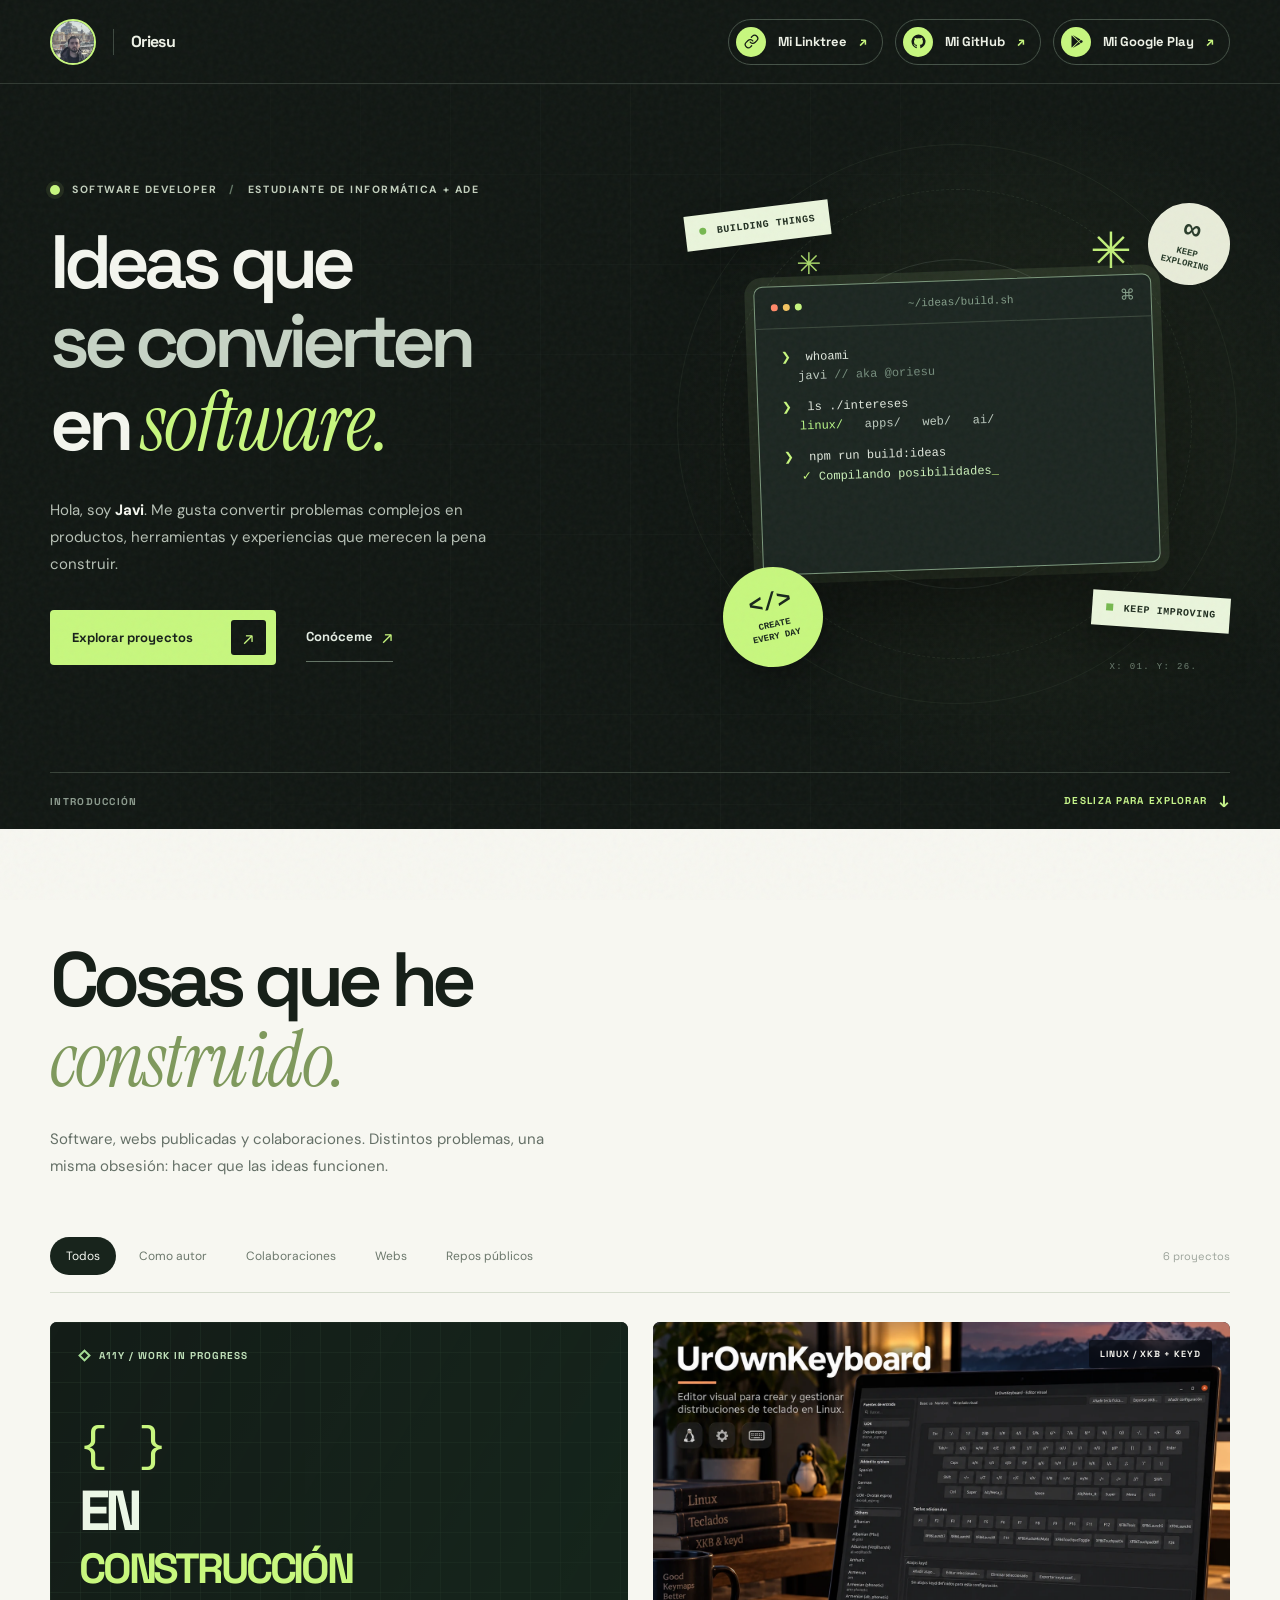
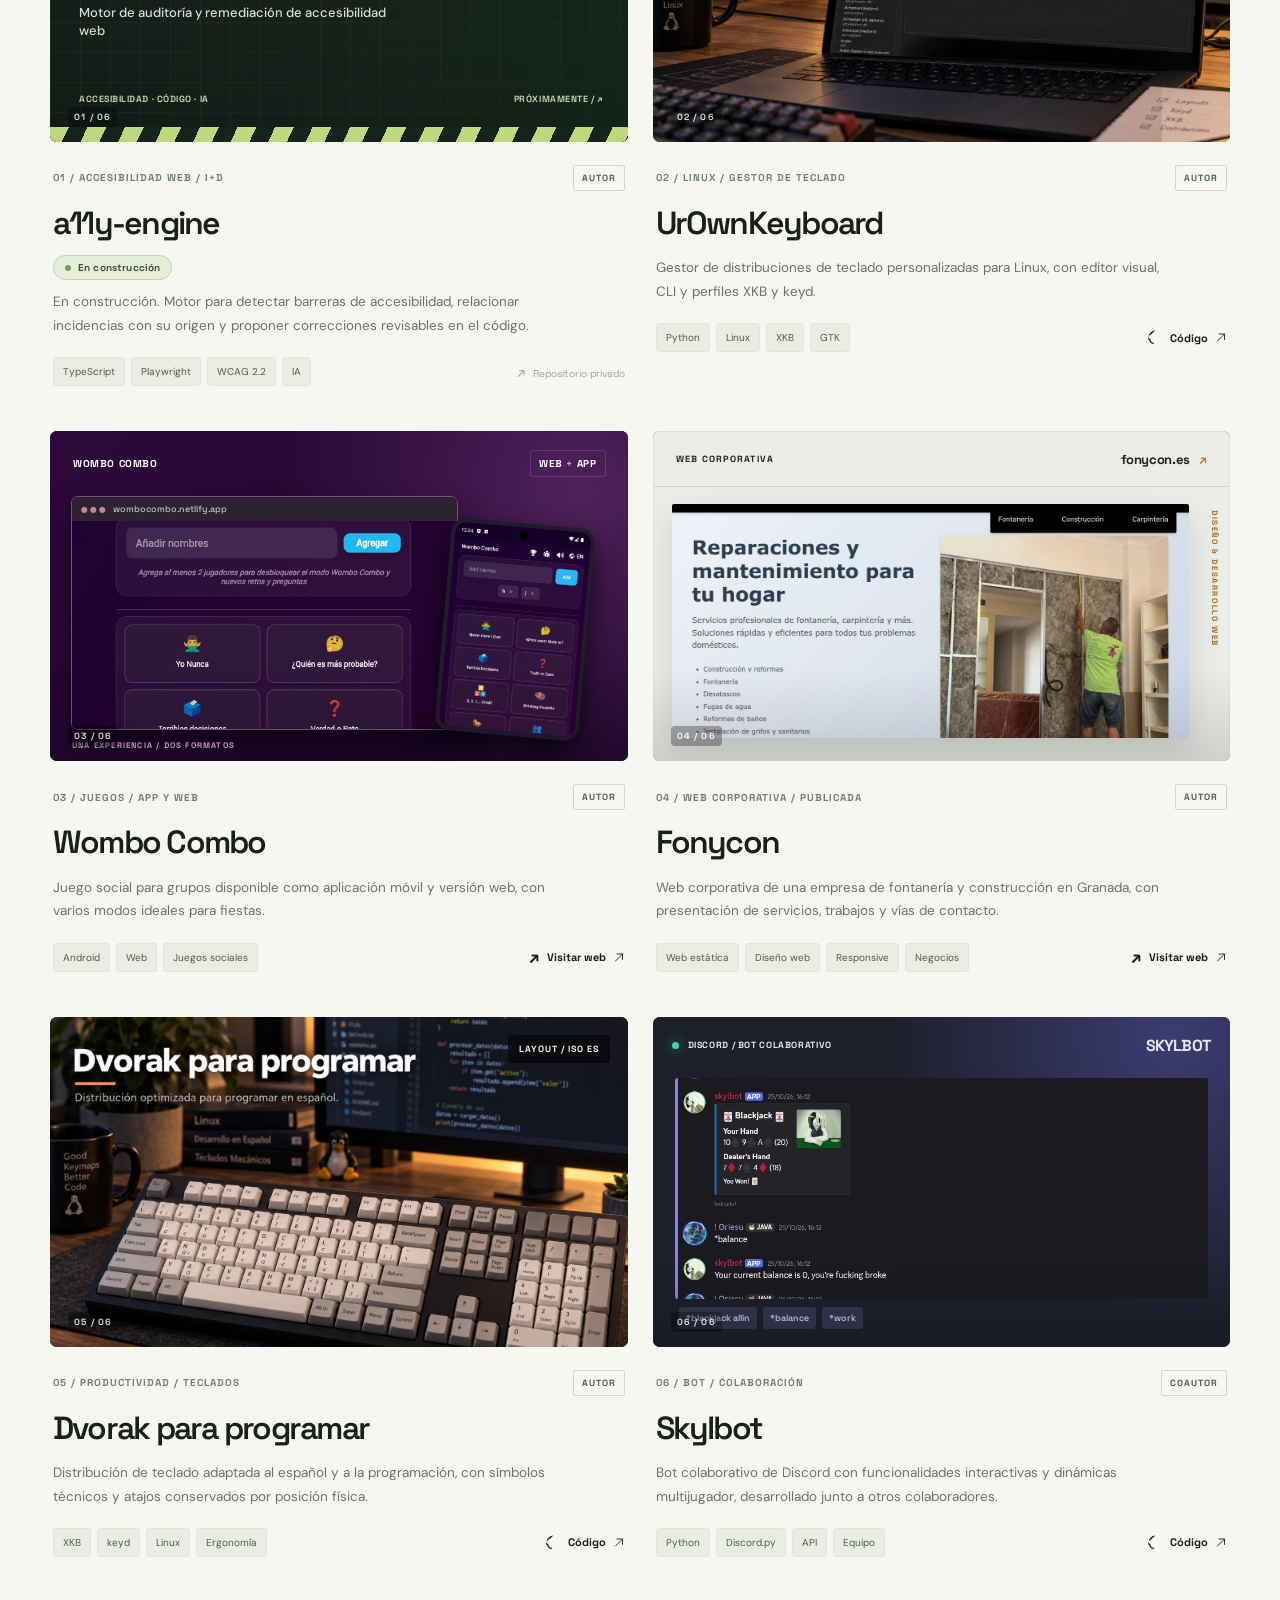
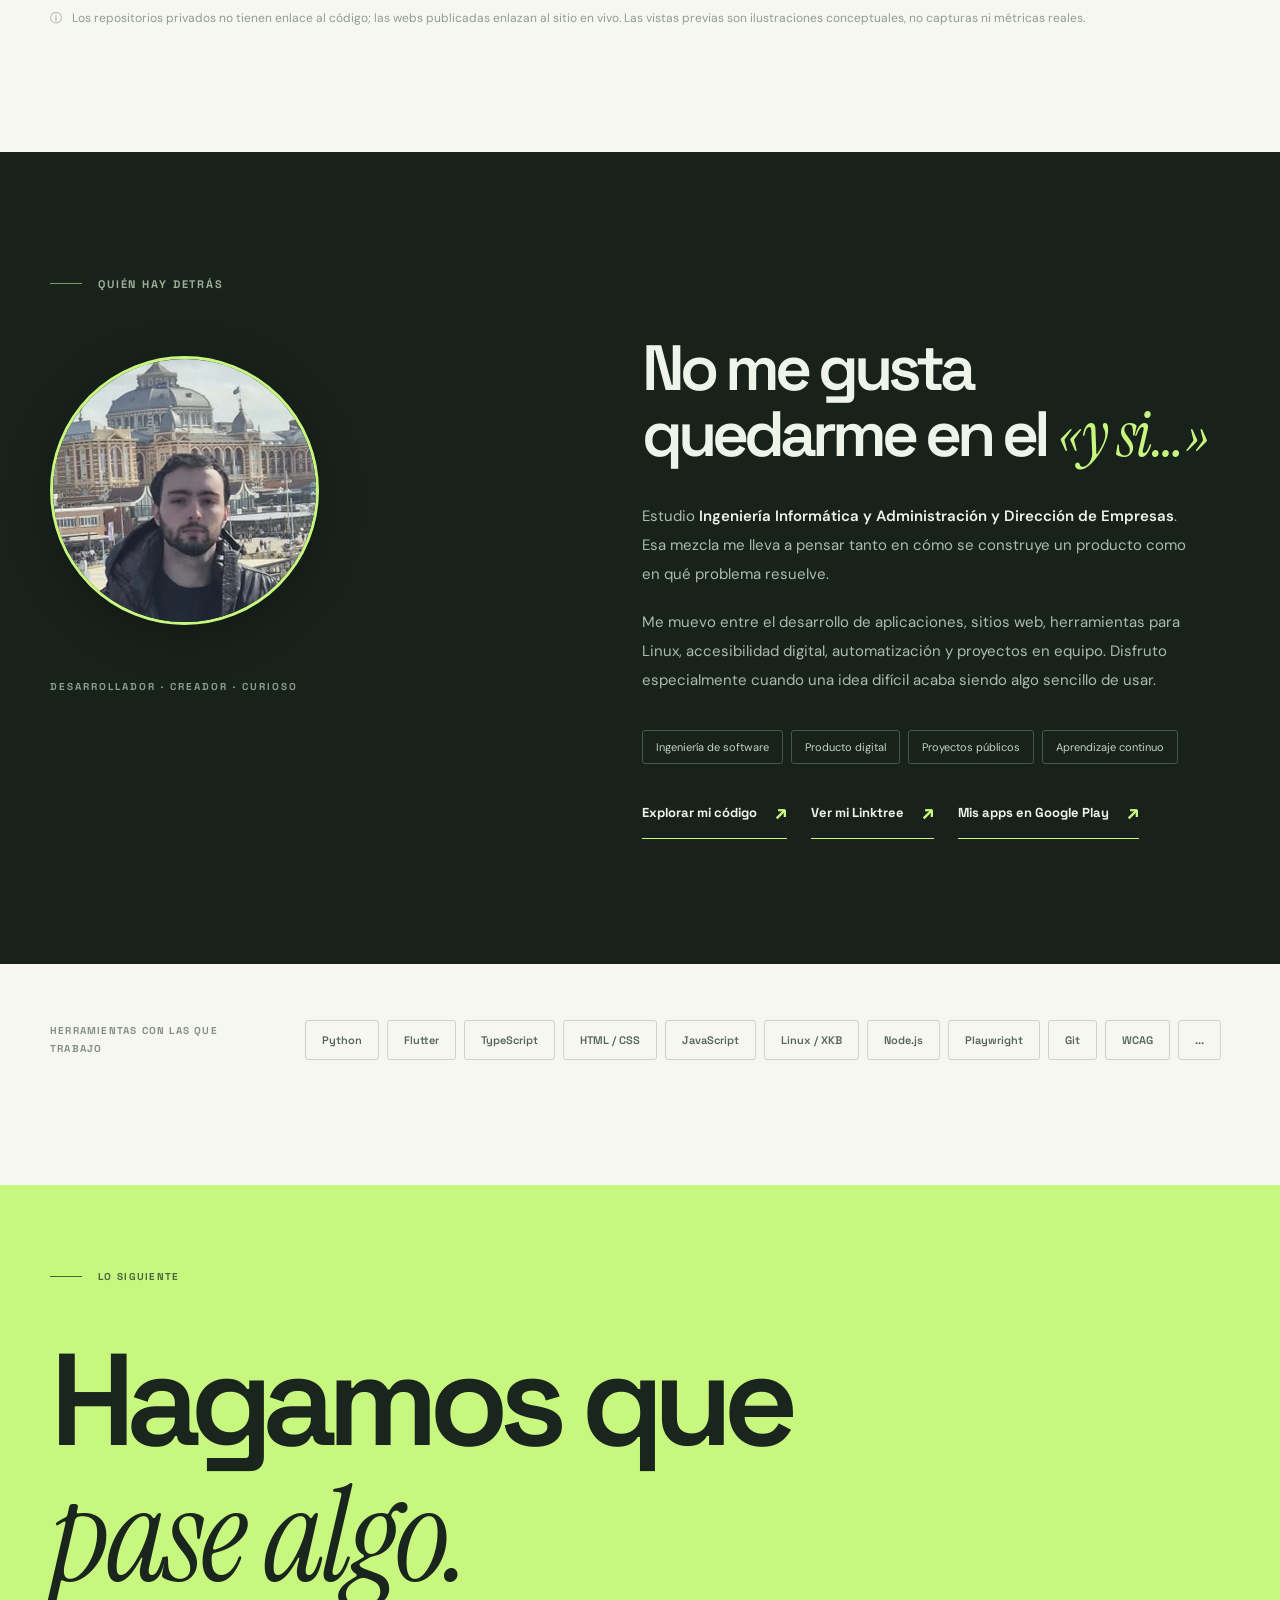
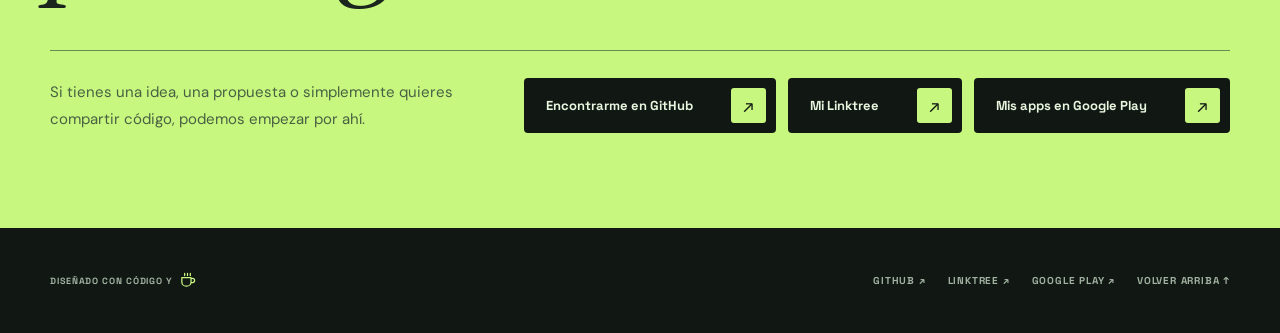
==== commit 299a4d20: "initial push" ====
--- a/index.html
+++ b/index.html
@@ -4,9 +4,9 @@
     <meta charset="UTF-8" />
     <meta name="viewport" content="width=device-width, initial-scale=1.0" />
     <meta name="theme-color" content="#111713" />
-    <meta name="description" content="Portfolio de Javi (@Oriesu). Desarrollo de software, herramientas para Linux, accesibilidad web, aplicaciones, webs corporativas y proyectos colaborativos." />
+    <meta name="description" content="Portfolio. Desarrollo de software, herramientas para Linux, accesibilidad web, aplicaciones, webs corporativas y proyectos colaborativos." />
     <meta property="og:title" content="Javi — Software, ideas y proyectos" />
-    <meta property="og:description" content="Proyectos de software, webs publicadas y colaboraciones de Javi / @Oriesu." />
+    <meta property="og:description" content="Proyectos de software, webs publicadas y colaboraciones" />
     <meta property="og:type" content="website" />
     <link rel="icon" href="assets/avatar-oriesu-favicon.png" type="image/png" />
     <link rel="preconnect" href="https://fonts.googleapis.com" />
@@ -15,14 +15,14 @@
     <link rel="stylesheet" href="styles.css" />
     <script src="projects.js" defer></script>
     <script src="script.js" defer></script>
-    <title>Javi / Oriesu — Portfolio</title>
+    <title>Oriesu — Portfolio</title>
   </head>
   <body>
     <a class="skip-link" href="#contenido">Saltar al contenido</a>
     <div class="noise" aria-hidden="true"></div>
     <header class="site-header" id="inicio">
       <div class="container nav-shell">
-        <a class="brand" href="#inicio" aria-label="Javi, volver al inicio"><img class="brand-avatar" src="assets/avatar-oriesu.webp" alt="" width="46" height="46" decoding="async" /><span class="brand-divider"></span><span class="brand-text">oriesu<span class="brand-suffix">/portfolio</span></span></a>
+        <a class="brand" href="#inicio" aria-label="Javi, volver al inicio"><img class="brand-avatar" src="assets/avatar-oriesu.webp" alt="" width="46" height="46" decoding="async" /><span class="brand-divider"></span><span class="brand-text">Oriesu</span></a>
         <div class="nav-social-links">
           <a class="nav-contact" href="https://linktr.ee/Oriesu" target="_blank" rel="noopener noreferrer" aria-label="Abrir Linktree de Oriesu">
             <span class="contact-bubble" aria-hidden="true"><svg viewBox="0 0 24 24" fill="none" stroke="currentColor" stroke-width="2" stroke-linecap="round" stroke-linejoin="round"><path d="M10 13a5 5 0 0 0 7.54.54l3-3a5 5 0 0 0-7.07-7.07l-1.72 1.71"/><path d="M14 11a5 5 0 0 0-7.54-.54l-3 3a5 5 0 0 0 7.07 7.07l1.71-1.71"/></svg></span>
@@ -100,7 +100,7 @@
               <span class="sticker-infinity">∞</span>
               <span>KEEP<br />EXPLORING</span>
             </div>
-            <div class="float-label float-label-two"><span class="mini-square"></span> 100% CURIOSIDAD</div>
+            <div class="float-label float-label-two"><span class="mini-square"></span> KEEP IMPROVING</div>
             <span class="visual-coordinate">X: 01. Y: 26.</span>
           </div>
         </div>
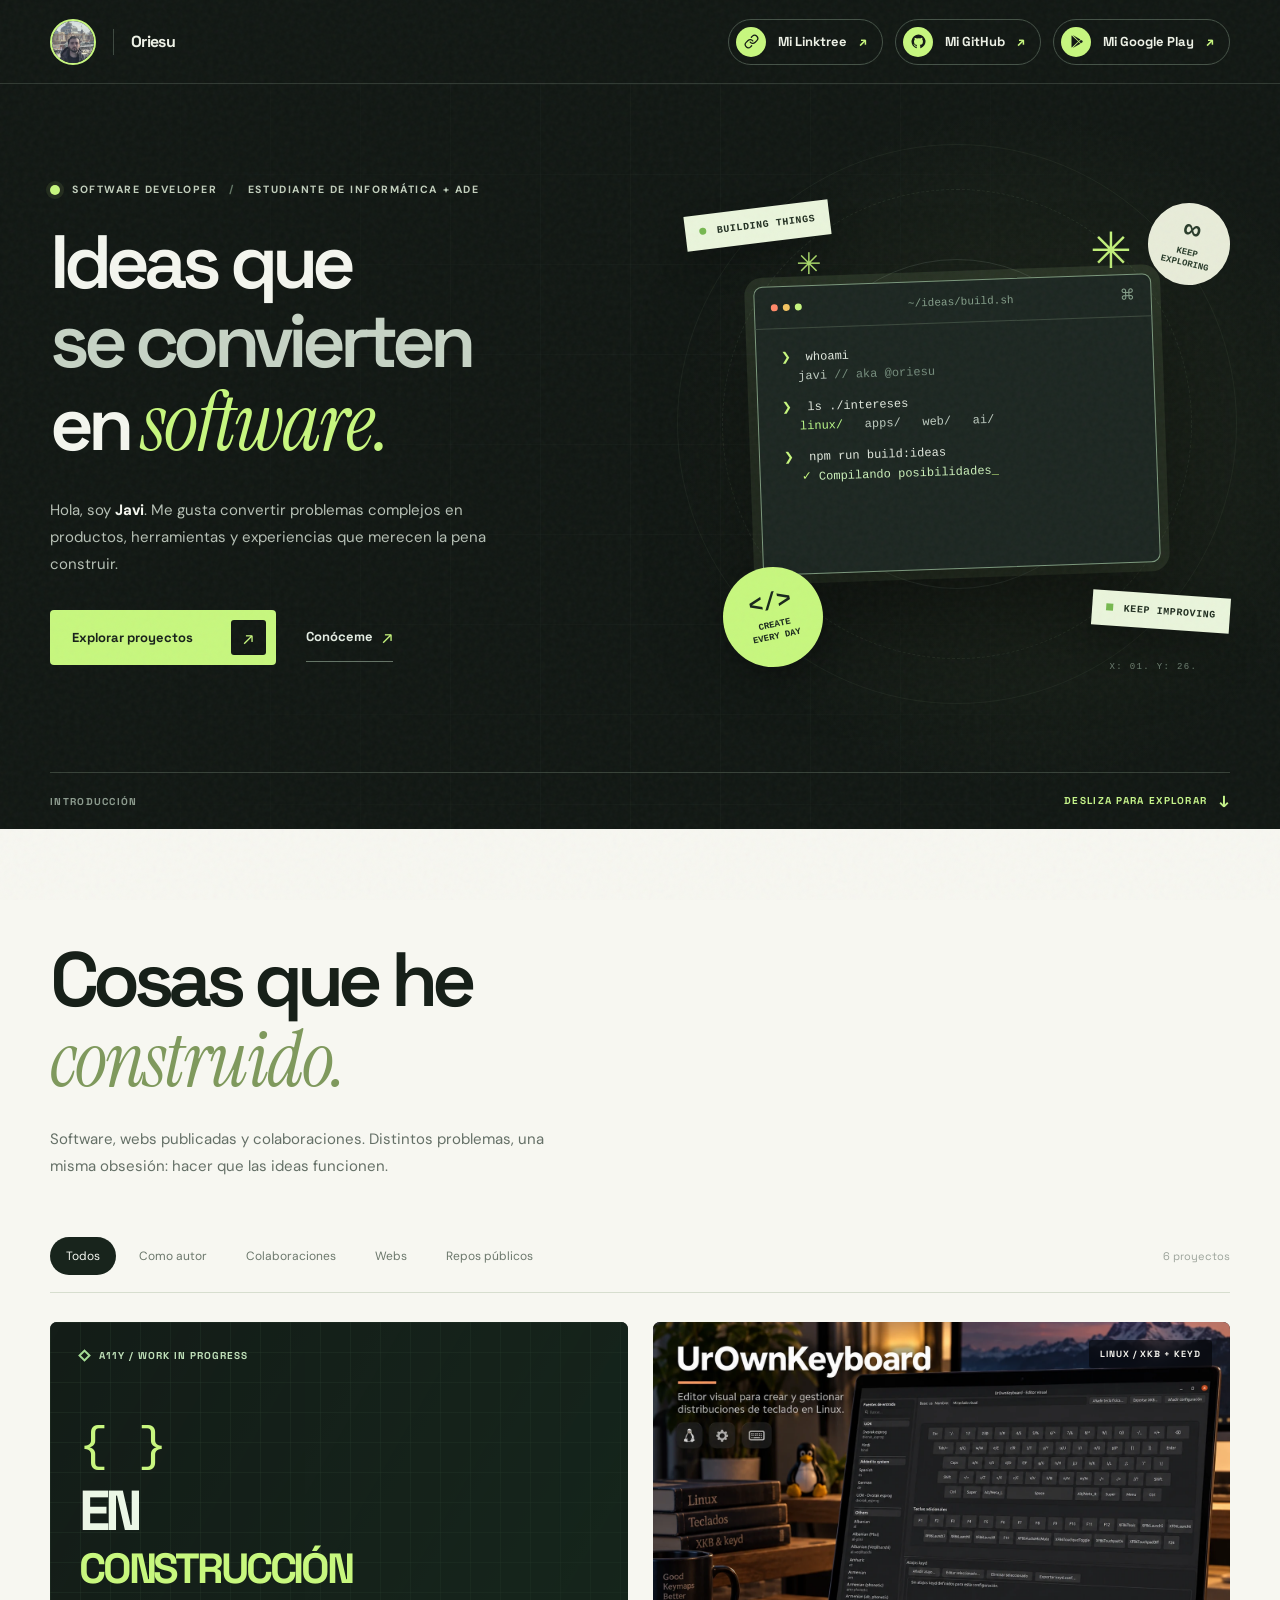
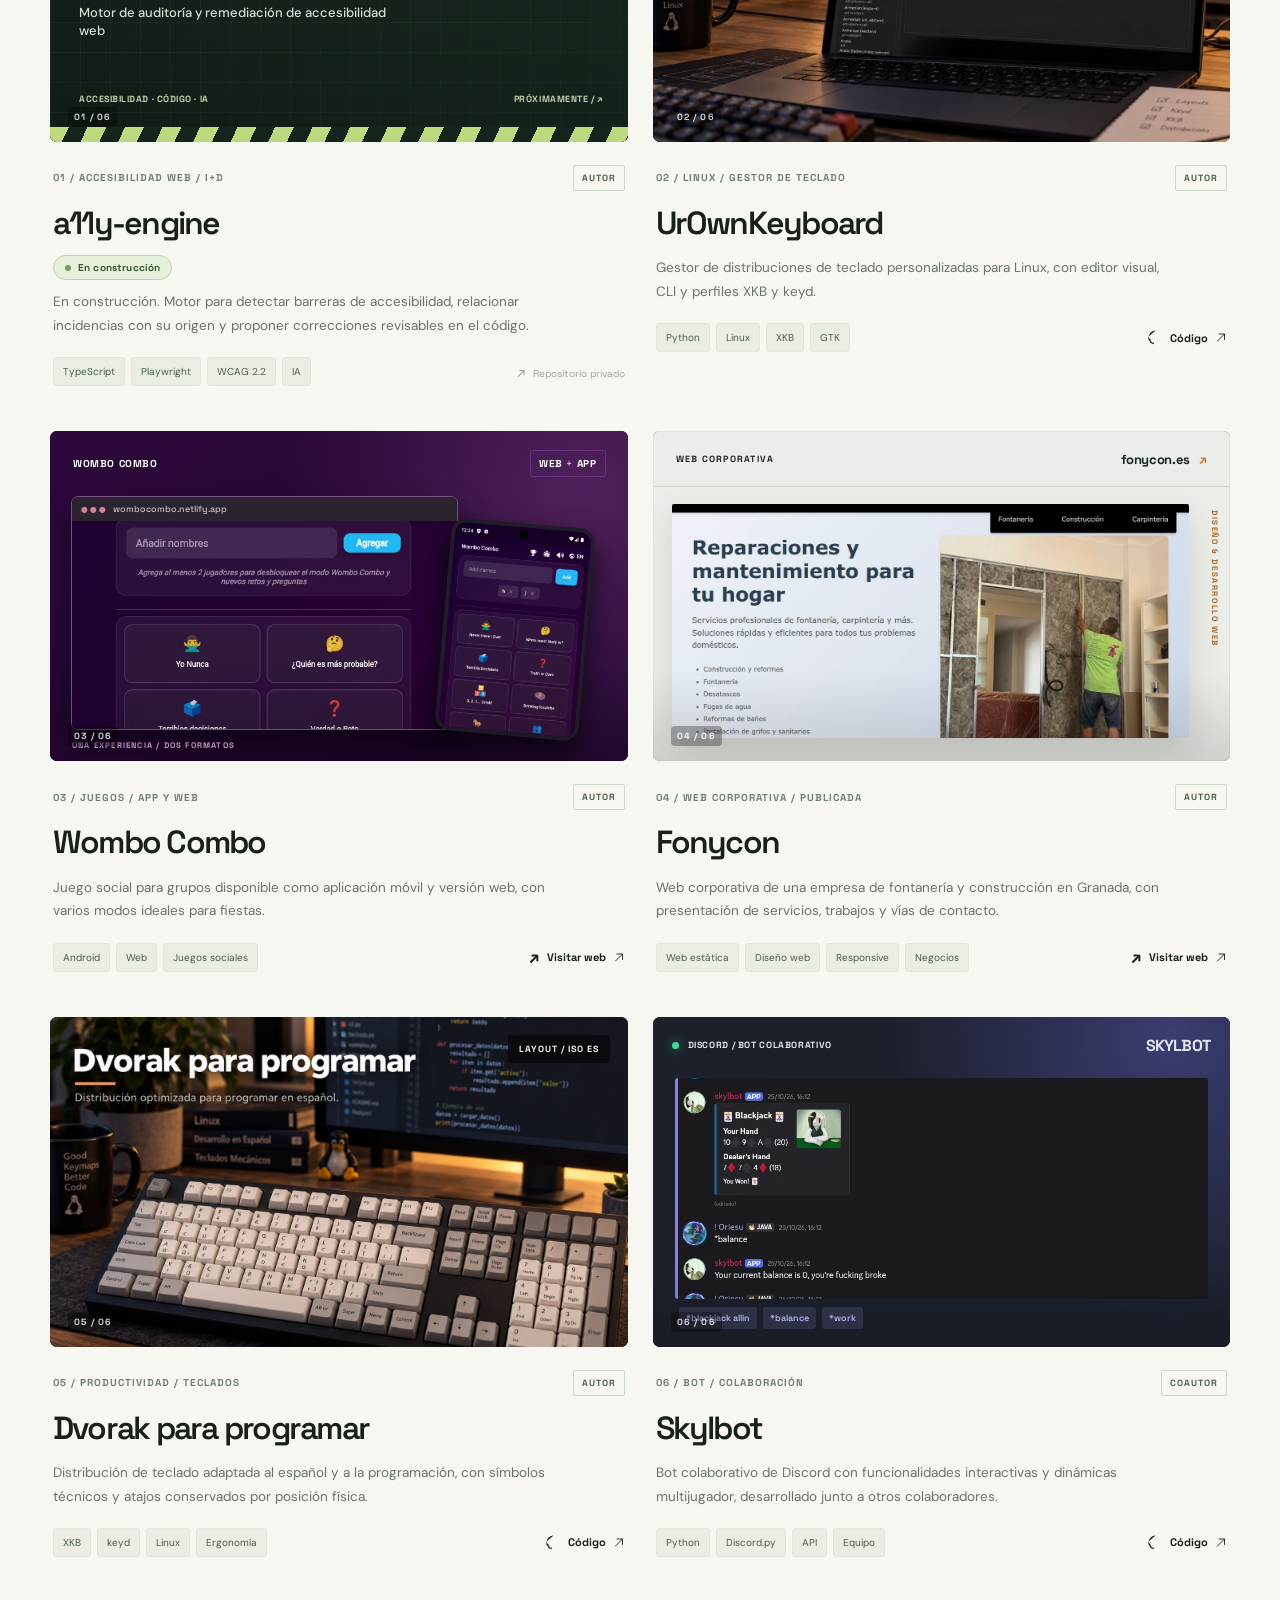
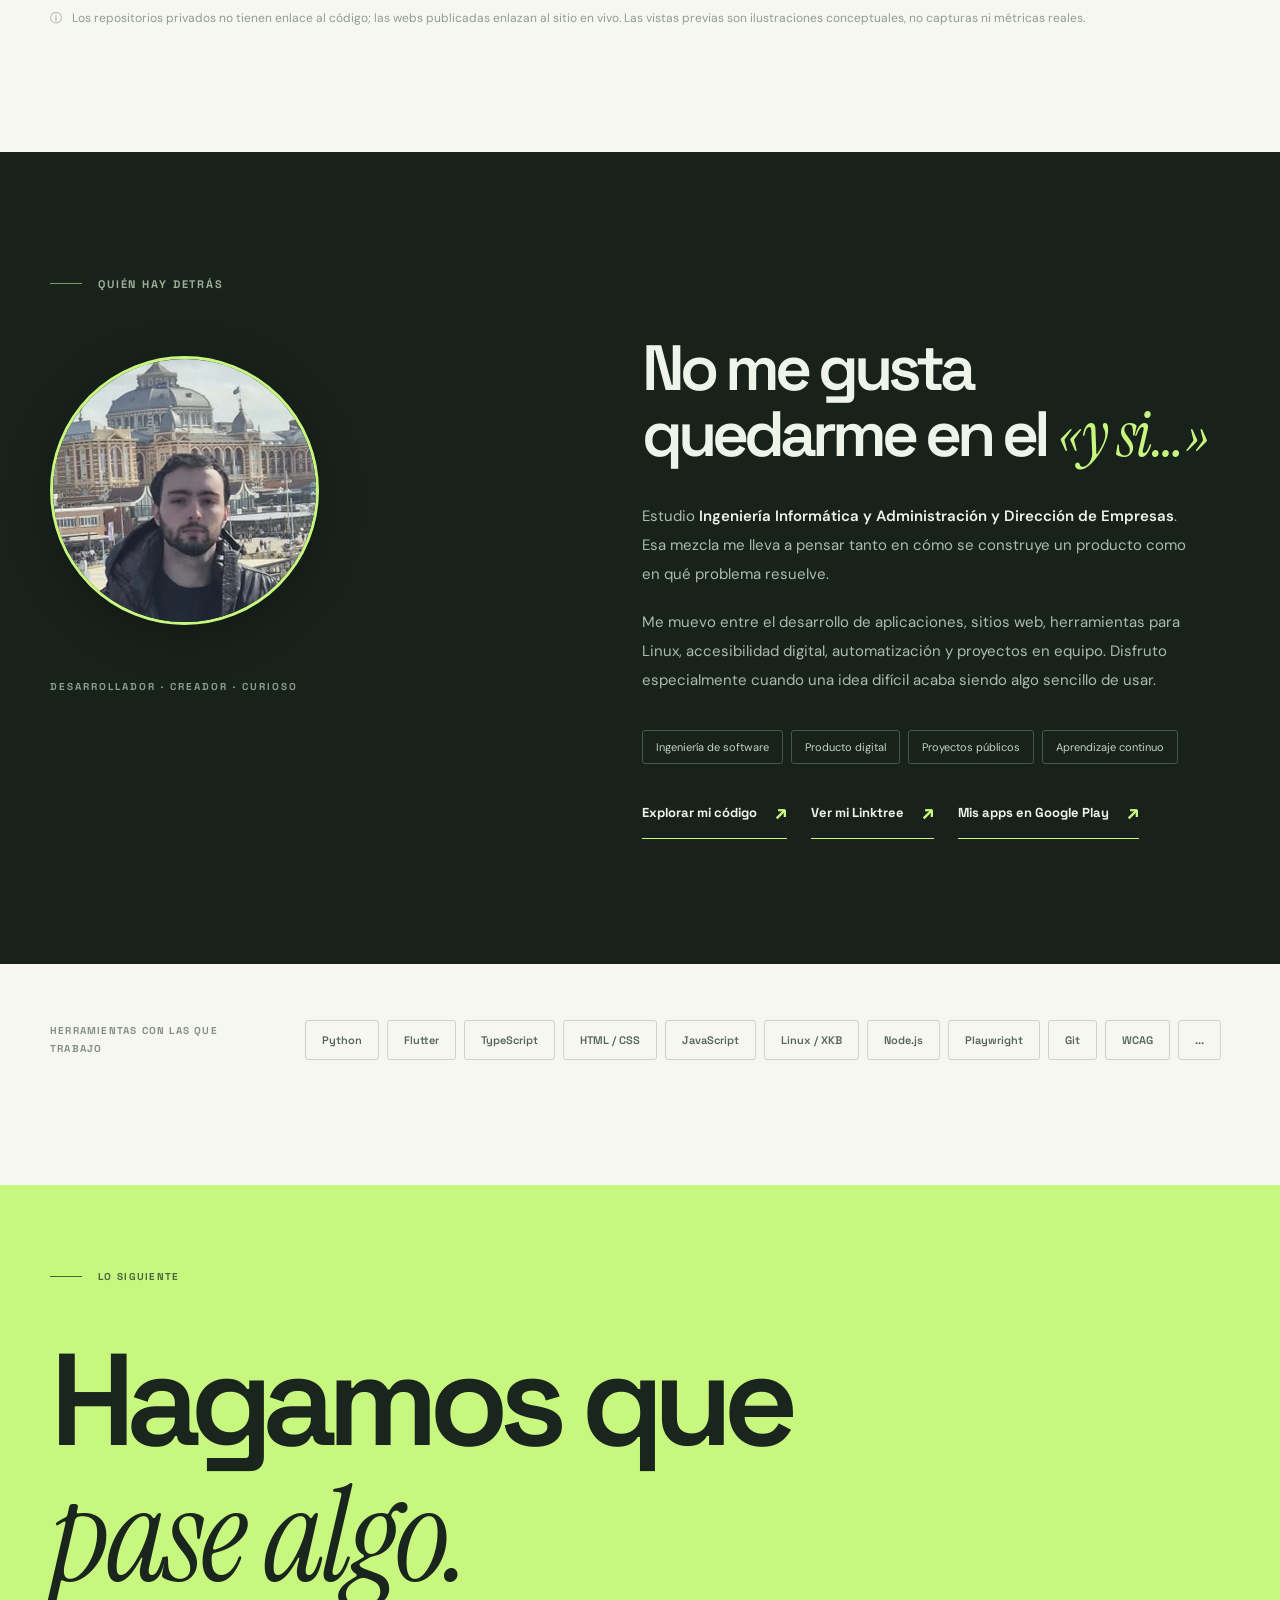
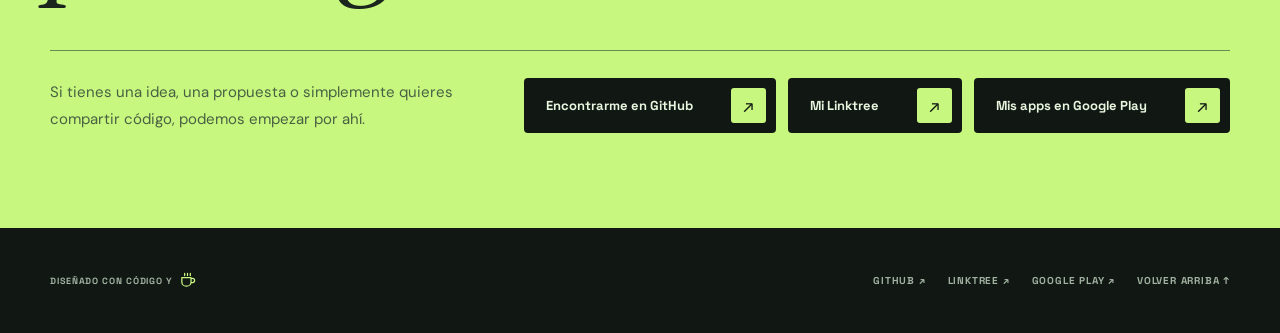
==== commit b2f2c03c: "seo: prerender project cards and add canonical social structured metadata" ====
--- a/index.html
+++ b/index.html
@@ -4,18 +4,49 @@
     <meta charset="UTF-8" />
     <meta name="viewport" content="width=device-width, initial-scale=1.0" />
     <meta name="theme-color" content="#111713" />
-    <meta name="description" content="Portfolio. Desarrollo de software, herramientas para Linux, accesibilidad web, aplicaciones, webs corporativas y proyectos colaborativos." />
-    <meta property="og:title" content="Javi — Software, ideas y proyectos" />
-    <meta property="og:description" content="Proyectos de software, webs publicadas y colaboraciones" />
+    <meta name="description" content="Portfolio de Javi (Oriesu): desarrollo de software, aplicaciones móviles, proyectos web, herramientas Linux y accesibilidad. Estudiante de Ingeniería Informática y ADE." />
+    <link rel="canonical" href="https://oriesu.netlify.app/" />
+    <meta property="og:site_name" content="Oriesu" />
+    <meta property="og:title" content="Oriesu — Software Developer | Portfolio" />
+    <meta property="og:description" content="Proyectos de Javi: apps publicadas, desarrollo web, herramientas Linux y accesibilidad." />
     <meta property="og:type" content="website" />
+    <meta property="og:url" content="https://oriesu.netlify.app/" />
+    <meta property="og:image" content="https://oriesu.netlify.app/assets/avatar-oriesu.webp" />
+    <meta property="og:image:alt" content="Avatar de Oriesu" />
+    <meta name="twitter:card" content="summary" />
+    <script type="application/ld+json">
+      {
+        "@context": "https://schema.org",
+        "@graph": [
+          {
+            "@type": "WebSite",
+            "name": "Oriesu — Portfolio",
+            "url": "https://oriesu.netlify.app/",
+            "inLanguage": "es"
+          },
+          {
+            "@type": "Person",
+            "name": "Javi",
+            "alternateName": "Oriesu",
+            "url": "https://oriesu.netlify.app/",
+            "description": "Software Developer y estudiante de Ingeniería Informática y Administración y Dirección de Empresas.",
+            "sameAs": [
+              "https://github.com/Oriesu",
+              "https://linktr.ee/Oriesu"
+            ]
+          }
+        ]
+      }
+    </script>
     <link rel="icon" href="assets/avatar-oriesu-favicon.png" type="image/png" />
     <link rel="preconnect" href="https://fonts.googleapis.com" />
     <link rel="preconnect" href="https://fonts.gstatic.com" crossorigin />
     <link href="https://fonts.googleapis.com/css2?family=DM+Sans:wght@400;500;600;700&family=Instrument+Serif:ital@0;1&family=Space+Grotesk:wght@400;500;600;700&display=swap" rel="stylesheet" />
     <link rel="stylesheet" href="styles.css" />
+    <noscript><style>.filter-bar { display: none; }</style></noscript>
     <script src="projects.js" defer></script>
     <script src="script.js" defer></script>
-    <title>Oriesu — Portfolio</title>
+    <title>Oriesu — Software Developer | Portfolio</title>
   </head>
   <body>
     <a class="skip-link" href="#contenido">Saltar al contenido</a>
@@ -127,7 +158,30 @@
             </div>
             <span class="results-count" id="results-count" aria-live="polite">6 proyectos</span>
           </div>
-          <div class="projects-grid" id="projects-grid" aria-live="off"></div>
+          <div class="projects-grid" id="projects-grid" aria-live="off">
+            <!-- portfolio-projects:start -->
+<article class="project-card featured " data-ownership="autor" data-visibility="private" data-kind="software" data-project="a11y"><div class="project-art art-a11y-wrap"><div class="showcase showcase-a11y"><div class="construction-grid" aria-hidden="true"></div>
+         <span class="construction-top"><span class="construction-signal" aria-hidden="true"></span>A11Y / WORK IN PROGRESS</span>
+         <div class="construction-main"><span class="construction-symbol" aria-hidden="true">{ }</span>
+           <strong>EN<br><em>CONSTRUCCIÓN</em></strong><span>Motor de auditoría y remediación de accesibilidad web</span>
+         </div><div class="construction-bottom"><span>ACCESIBILIDAD · CÓDIGO · IA</span><span>PRÓXIMAMENTE / ↗</span></div>
+         <div class="construction-stripes" aria-hidden="true"></div></div><div class="art-watermark">01 / 06</div></div><div class="project-content"><div class="project-overline"><span>01 / ACCESIBILIDAD WEB / I+D</span><span class="project-role">AUTOR</span></div><div class="project-title-row"><h3>a11y-engine</h3></div><span class="project-status">En construcción</span><p>En construcción. Motor para detectar barreras de accesibilidad, relacionar incidencias con su origen y proponer correcciones revisables en el código.</p><div class="project-footer"><div class="project-tags"><span>TypeScript</span><span>Playwright</span><span>WCAG 2.2</span><span>IA</span></div><span class="project-private"><span aria-hidden="true">↗</span> Repositorio privado</span></div></div></article>
+<article class="project-card featured " data-ownership="autor" data-visibility="public" data-kind="software" data-project="uok"><div class="project-art art-keyboard-wrap"><div class="showcase showcase-uok"><img class="project-photo " src="assets/projects/uok.webp" alt="Fotomontaje realista basado en el editor de teclado UrOwnKeyboard" loading="lazy" decoding="async" />
+        <span class="showcase-corner showcase-corner-light">LINUX / XKB + KEYD</span></div><div class="art-watermark">02 / 06</div></div><div class="project-content"><div class="project-overline"><span>02 / LINUX / GESTOR DE TECLADO</span><span class="project-role">AUTOR</span></div><div class="project-title-row"><h3>UrOwnKeyboard</h3></div><p>Gestor de distribuciones de teclado personalizadas para Linux, con editor visual, CLI y perfiles XKB y keyd.</p><div class="project-footer"><div class="project-tags"><span>Python</span><span>Linux</span><span>XKB</span><span>GTK</span></div><a class="project-link" href="https://github.com/Oriesu/UrOwnKeyboard" target="_blank" rel="noopener noreferrer" aria-label="Ver código de UrOwnKeyboard en GitHub"><svg aria-hidden="true" viewBox="0 0 24 24" fill="currentColor"><path d="M12 .8a11.2 11.2 0 0 0-3.54 21.83c.56.1.76-.24.76-.54v-2.03c-3.1.68-3.75-1.32-3.75-1.32-.5-1.29-1.24-1.64-1.64-1.02-.7.08-.69.08-.69 1.13.08 1.72 1.15 1.72 1.15 1 .1.8 2.14 3.08 1.52.2-.73.39-1.23.71-1.52-2.47-.28-5.06-1.24-5.06-5.51 0-1.22.43-2.22 1.15-3-.12-.28-.5-1.42.11-2.96 0 0 .94-.3 3.08 1.15A10.8 10.8 0 0 1 12 6.7c.96 0 1.9.13 2.79.38 2.14-1.45 3.08-1.15 3.08-1.15.61 1.54.23 2.68.11 2.96.71.78 1.15 1.78 1.15 3 0 4.28-2.6 5.22-5.08 5.5.4.35.76 1.03.76 2.09v2.61c0 .3.2.64.77.53A11.2 11.2 0 0 0 12 .8Z"/></svg><span>Código</span><svg aria-hidden="true" viewBox="0 0 24 24" fill="none" stroke="currentColor" stroke-width="1.8" stroke-linecap="round" stroke-linejoin="round"><path d="M5 19 19 5M8 5h11v11"/></svg></a></div></div></article>
+<article class="project-card  " data-ownership="autor" data-visibility="private" data-kind="hybrid" data-project="wombo"><div class="project-art art-wombo-wrap"><div class="showcase showcase-wombo"><div class="wombo-heading"><span>WOMBO COMBO</span><strong>WEB <span>+</span> APP</strong></div>
+        <div class="wombo-web-shot"><span class="wombo-web-header"><span aria-hidden="true">● ● ●</span> wombocombo.netlify.app</span><img class="project-photo " src="assets/projects/wombo-web.webp" alt="Captura real de la versión web de Wombo Combo con los juegos disponibles" loading="lazy" decoding="async" /></div>
+        <div class="wombo-app-shot"><img class="project-photo " src="assets/projects/wombo-app.webp" alt="Captura real de la aplicación móvil de Wombo Combo" loading="lazy" decoding="async" /></div>
+        <span class="wombo-caption">UNA EXPERIENCIA / DOS FORMATOS</span></div><div class="art-watermark">03 / 06</div></div><div class="project-content"><div class="project-overline"><span>03 / JUEGOS / APP Y WEB</span><span class="project-role">AUTOR</span></div><div class="project-title-row"><h3>Wombo Combo</h3></div><p>Juego social para grupos disponible como aplicación móvil y versión web, con varios modos ideales para fiestas.</p><div class="project-footer"><div class="project-tags"><span>Android</span><span>Web</span><span>Juegos sociales</span></div><a class="project-link" href="https://wombocombo.netlify.app/" target="_blank" rel="noopener noreferrer" aria-label="Visitar la web de Wombo Combo"><span class="external-link-icon">↗</span><span>Visitar web</span><svg aria-hidden="true" viewBox="0 0 24 24" fill="none" stroke="currentColor" stroke-width="1.8" stroke-linecap="round" stroke-linejoin="round"><path d="M5 19 19 5M8 5h11v11"/></svg></a></div></div></article>
+<article class="project-card  " data-ownership="autor" data-visibility="private" data-kind="web" data-project="fonycon"><div class="project-art art-fonycon-wrap"><div class="showcase showcase-fonycon"><div class="fonycon-meta"><span>WEB CORPORATIVA</span><strong>fonycon.es <span aria-hidden="true">↗</span></strong></div>
+        <div class="fonycon-screenshot"><img class="project-photo " src="assets/projects/fonycon.webp" alt="Captura original de la web corporativa de Fonycon" loading="lazy" decoding="async" /></div>
+        <div class="fonycon-vertical" aria-hidden="true">DISEÑO & DESARROLLO WEB</div></div><div class="art-watermark">04 / 06</div></div><div class="project-content"><div class="project-overline"><span>04 / WEB CORPORATIVA / PUBLICADA</span><span class="project-role">AUTOR</span></div><div class="project-title-row"><h3>Fonycon</h3></div><p>Web corporativa de una empresa de fontanería y construcción en Granada, con presentación de servicios, trabajos y vías de contacto.</p><div class="project-footer"><div class="project-tags"><span>Web estática</span><span>Diseño web</span><span>Responsive</span><span>Negocios</span></div><a class="project-link" href="https://fonycon.es/" target="_blank" rel="noopener noreferrer" aria-label="Visitar la web de Fonycon"><span class="external-link-icon">↗</span><span>Visitar web</span><svg aria-hidden="true" viewBox="0 0 24 24" fill="none" stroke="currentColor" stroke-width="1.8" stroke-linecap="round" stroke-linejoin="round"><path d="M5 19 19 5M8 5h11v11"/></svg></a></div></div></article>
+<article class="project-card  " data-ownership="autor" data-visibility="public" data-kind="software" data-project="dvorak"><div class="project-art art-dvorak-wrap"><div class="showcase showcase-dvorak"><img class="project-photo " src="assets/projects/dvorak.webp" alt="Fotomontaje realista de un teclado Dvorak para programación en español" loading="lazy" decoding="async" />
+        <span class="showcase-corner showcase-corner-light">LAYOUT / ISO ES</span></div><div class="art-watermark">05 / 06</div></div><div class="project-content"><div class="project-overline"><span>05 / PRODUCTIVIDAD / TECLADOS</span><span class="project-role">AUTOR</span></div><div class="project-title-row"><h3>Dvorak para programar</h3></div><p>Distribución de teclado adaptada al español y a la programación, con símbolos técnicos y atajos conservados por posición física.</p><div class="project-footer"><div class="project-tags"><span>XKB</span><span>keyd</span><span>Linux</span><span>Ergonomía</span></div><a class="project-link" href="https://github.com/Oriesu/Dvorak-para-programacion-en-espanol" target="_blank" rel="noopener noreferrer" aria-label="Ver código de Dvorak para programar en GitHub"><svg aria-hidden="true" viewBox="0 0 24 24" fill="currentColor"><path d="M12 .8a11.2 11.2 0 0 0-3.54 21.83c.56.1.76-.24.76-.54v-2.03c-3.1.68-3.75-1.32-3.75-1.32-.5-1.29-1.24-1.64-1.64-1.02-.7.08-.69.08-.69 1.13.08 1.72 1.15 1.72 1.15 1 .1.8 2.14 3.08 1.52.2-.73.39-1.23.71-1.52-2.47-.28-5.06-1.24-5.06-5.51 0-1.22.43-2.22 1.15-3-.12-.28-.5-1.42.11-2.96 0 0 .94-.3 3.08 1.15A10.8 10.8 0 0 1 12 6.7c.96 0 1.9.13 2.79.38 2.14-1.45 3.08-1.15 3.08-1.15.61 1.54.23 2.68.11 2.96.71.78 1.15 1.78 1.15 3 0 4.28-2.6 5.22-5.08 5.5.4.35.76 1.03.76 2.09v2.61c0 .3.2.64.77.53A11.2 11.2 0 0 0 12 .8Z"/></svg><span>Código</span><svg aria-hidden="true" viewBox="0 0 24 24" fill="none" stroke="currentColor" stroke-width="1.8" stroke-linecap="round" stroke-linejoin="round"><path d="M5 19 19 5M8 5h11v11"/></svg></a></div></div></article>
+<article class="project-card  " data-ownership="coautor" data-visibility="public" data-kind="software" data-project="skylbot"><div class="project-art art-bot-wrap"><div class="showcase showcase-skylbot"><div class="skylbot-intro"><span class="skylbot-dot" aria-hidden="true"></span><span>DISCORD / BOT COLABORATIVO</span><strong>SKYLBOT</strong></div>
+        <div class="skylbot-chat"><img class="project-photo " src="assets/projects/skylbot.webp" alt="Captura real de una conversación con Skylbot en Discord: blackjack, saldo y trabajo" loading="lazy" decoding="async" /></div>
+        <div class="skylbot-foot"><span>*blackjack allin</span><span>*balance</span><span>*work</span></div></div><div class="art-watermark">06 / 06</div></div><div class="project-content"><div class="project-overline"><span>06 / BOT / COLABORACIÓN</span><span class="project-role">COAUTOR</span></div><div class="project-title-row"><h3>Skylbot</h3></div><p>Bot colaborativo de Discord con funcionalidades interactivas y dinámicas multijugador, desarrollado junto a otros colaboradores.</p><div class="project-footer"><div class="project-tags"><span>Python</span><span>Discord.py</span><span>API</span><span>Equipo</span></div><a class="project-link" href="https://github.com/nestx0/Skylbot" target="_blank" rel="noopener noreferrer" aria-label="Ver código de Skylbot en GitHub"><svg aria-hidden="true" viewBox="0 0 24 24" fill="currentColor"><path d="M12 .8a11.2 11.2 0 0 0-3.54 21.83c.56.1.76-.24.76-.54v-2.03c-3.1.68-3.75-1.32-3.75-1.32-.5-1.29-1.24-1.64-1.64-1.02-.7.08-.69.08-.69 1.13.08 1.72 1.15 1.72 1.15 1 .1.8 2.14 3.08 1.52.2-.73.39-1.23.71-1.52-2.47-.28-5.06-1.24-5.06-5.51 0-1.22.43-2.22 1.15-3-.12-.28-.5-1.42.11-2.96 0 0 .94-.3 3.08 1.15A10.8 10.8 0 0 1 12 6.7c.96 0 1.9.13 2.79.38 2.14-1.45 3.08-1.15 3.08-1.15.61 1.54.23 2.68.11 2.96.71.78 1.15 1.78 1.15 3 0 4.28-2.6 5.22-5.08 5.5.4.35.76 1.03.76 2.09v2.61c0 .3.2.64.77.53A11.2 11.2 0 0 0 12 .8Z"/></svg><span>Código</span><svg aria-hidden="true" viewBox="0 0 24 24" fill="none" stroke="currentColor" stroke-width="1.8" stroke-linecap="round" stroke-linejoin="round"><path d="M5 19 19 5M8 5h11v11"/></svg></a></div></div></article>
+            <!-- portfolio-projects:end -->
+          </div>
           <p class="privacy-note"><span aria-hidden="true">ⓘ</span> 
             Los repositorios privados no tienen enlace al código; las webs publicadas enlazan al sitio en vivo. Las vistas previas son ilustraciones 
             conceptuales, no capturas ni métricas reales.
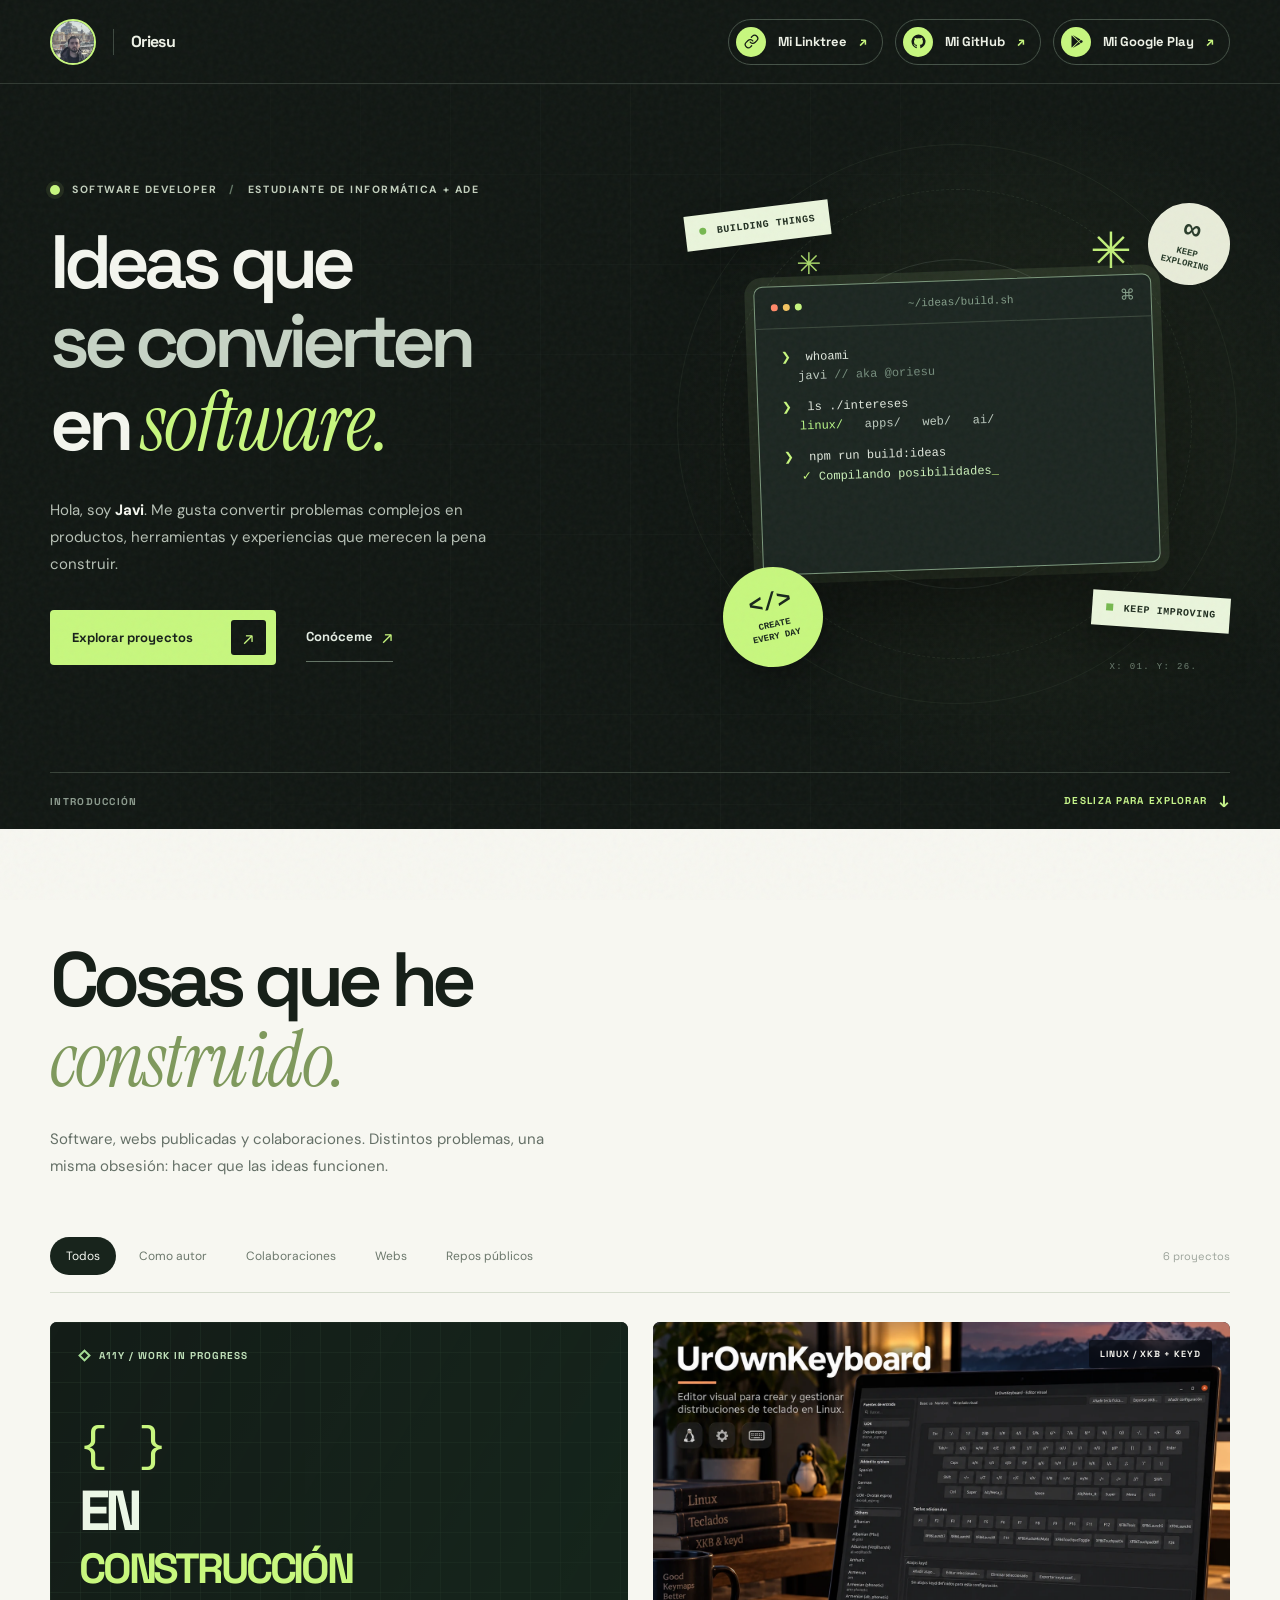
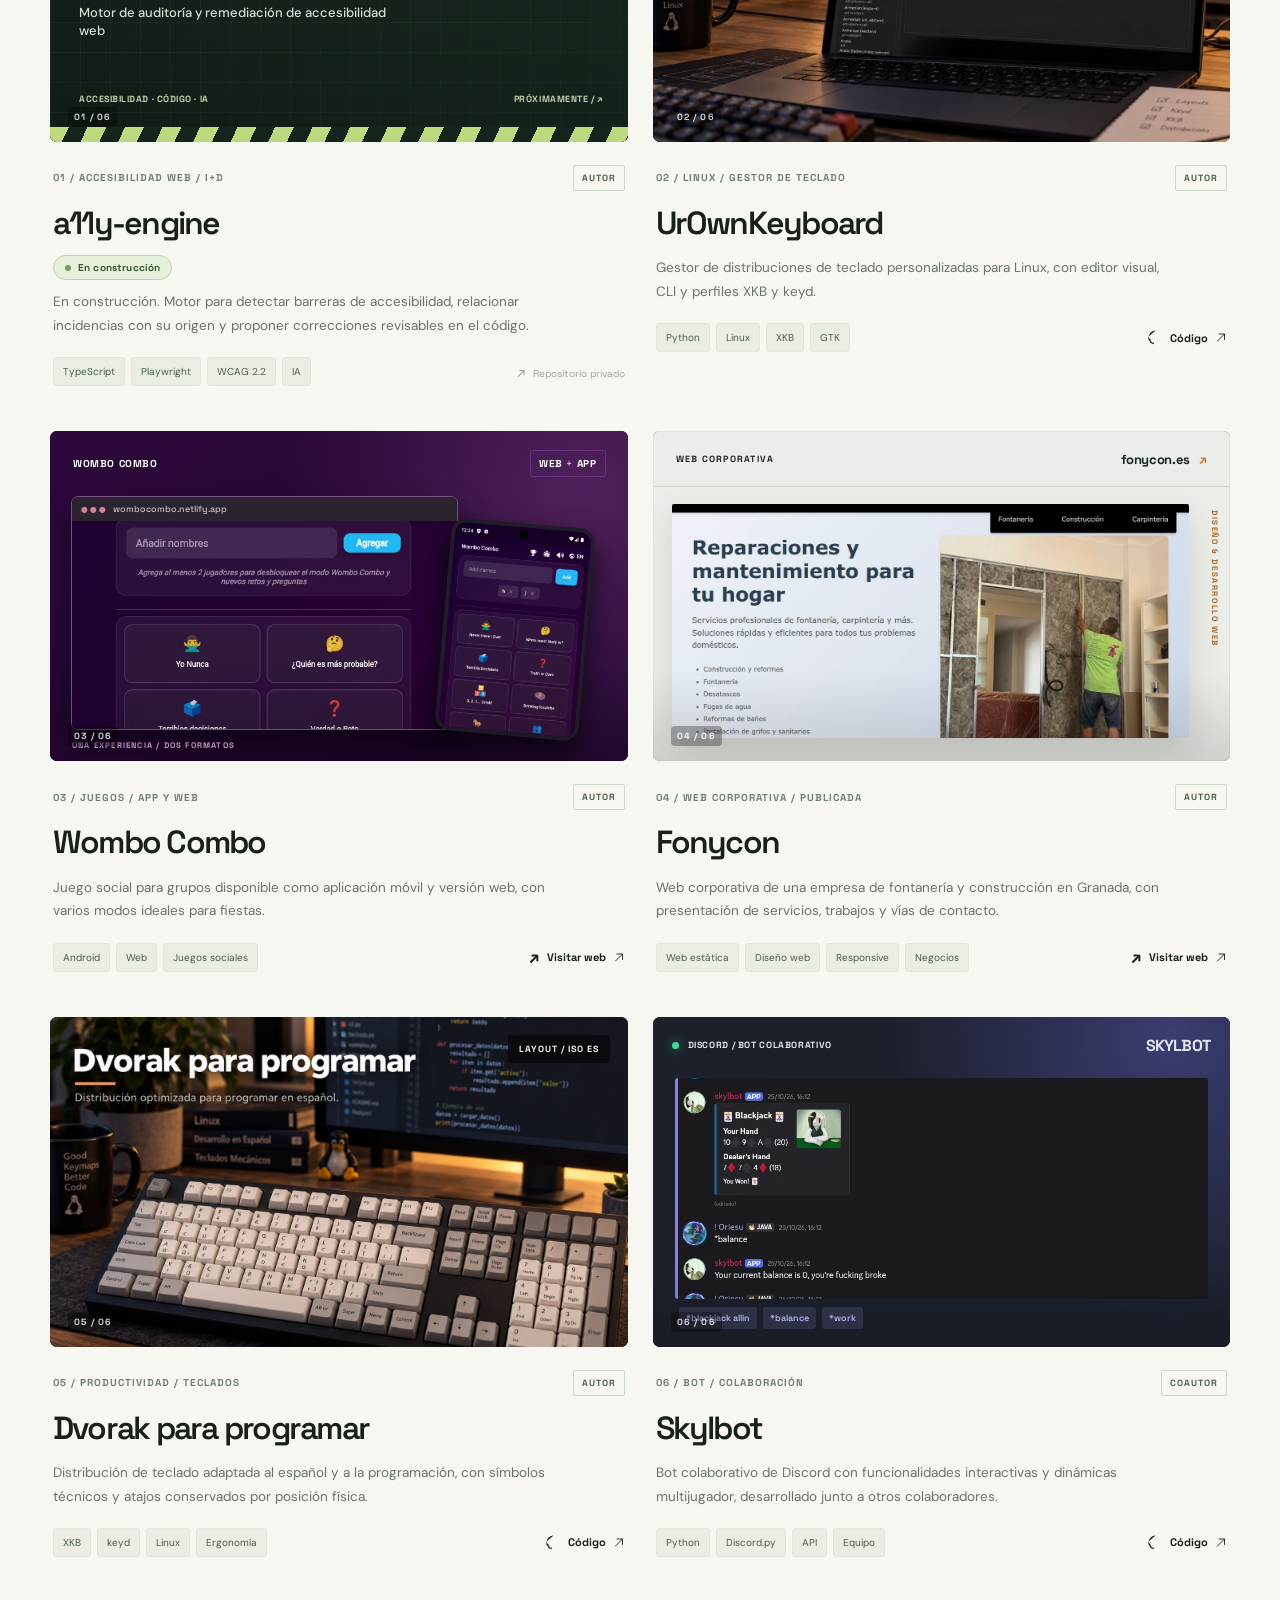
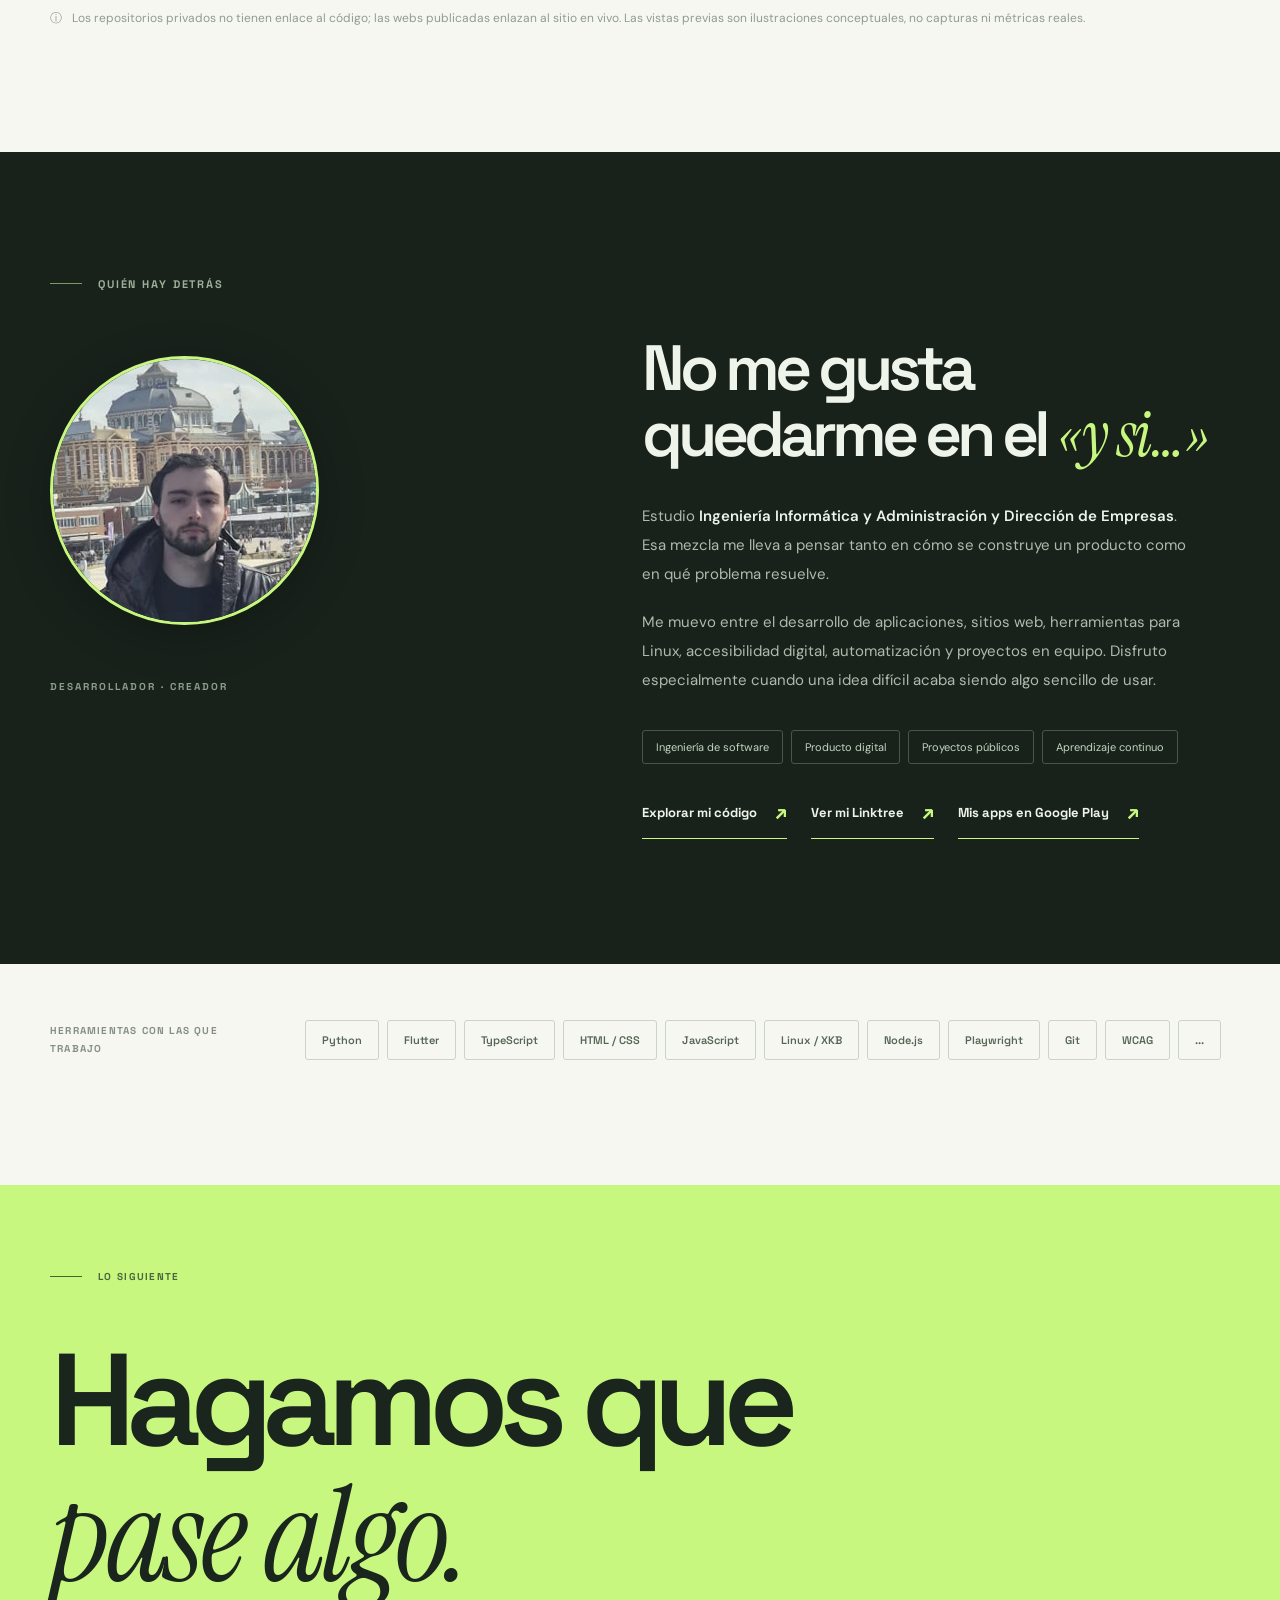
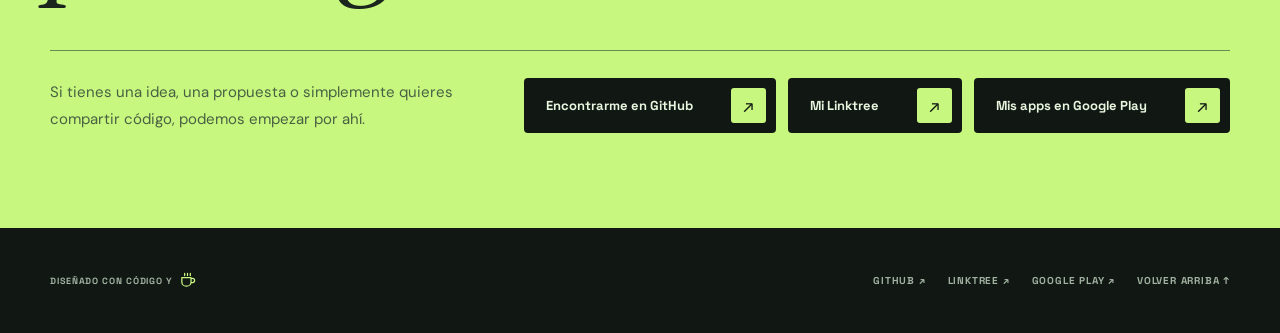
==== commit 2e699f04: "Update index.html" ====
--- a/index.html
+++ b/index.html
@@ -193,7 +193,7 @@
           <div class="about-left">
             <div class="section-label light"><span class="section-line"></span> QUIÉN HAY DETRÁS</div>
             <div class="about-symbol" aria-hidden="true"><img src="assets/avatar-oriesu.webp" alt="" width="280" height="280" decoding="async" /><span></span></div>
-            <div class="about-caption">DESARROLLADOR · CREADOR · CURIOSO</div>
+            <div class="about-caption">DESARROLLADOR · CREADOR </div>
           </div>
           <div class="about-right">
             <h2 id="about-title">No me gusta<br />quedarme en el <em>«y si…»</em></h2>
